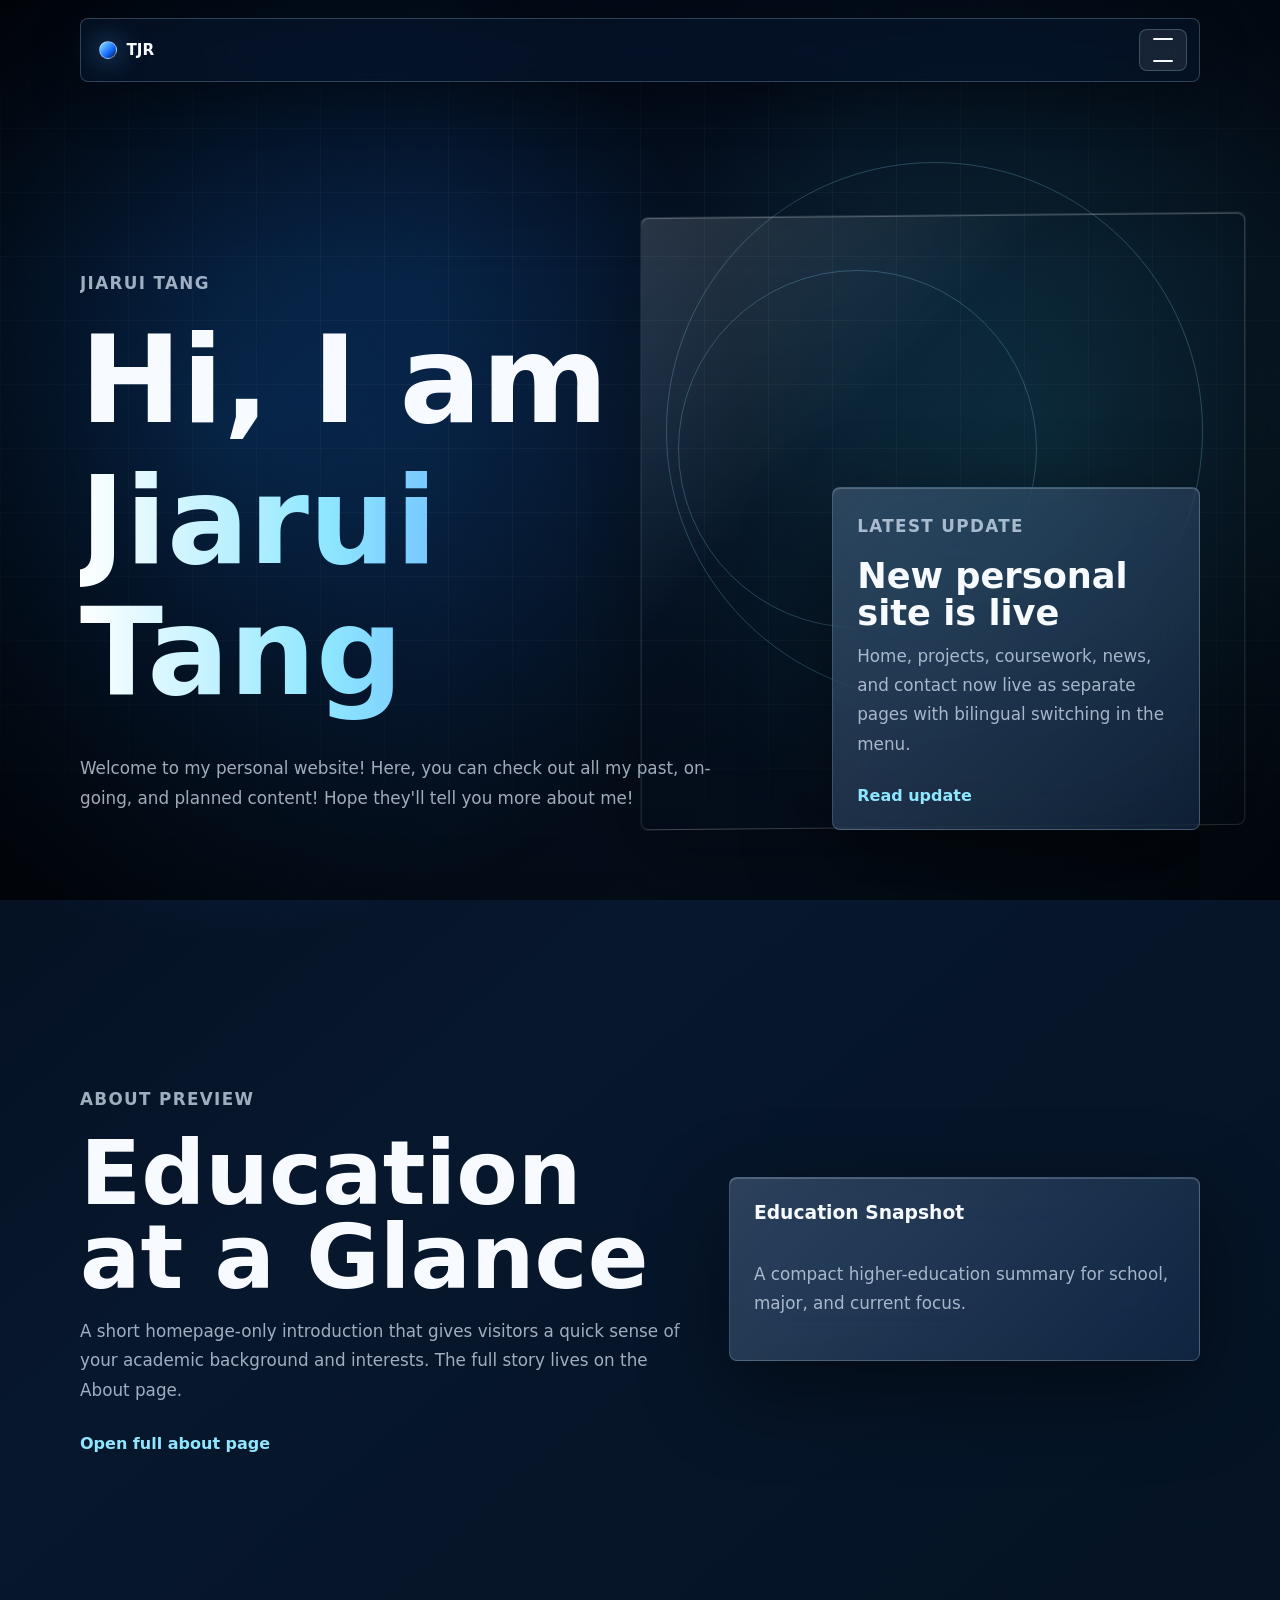
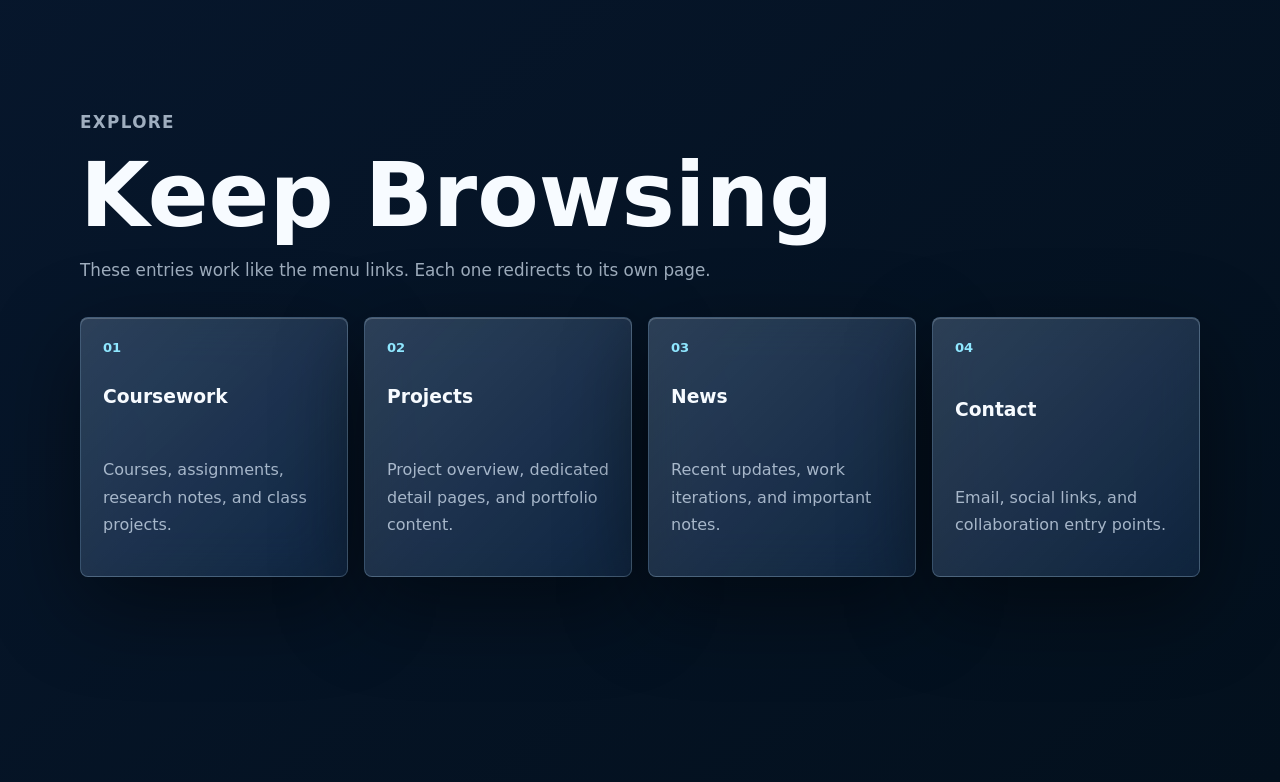
==== index.html @ dfd193c8 "渲染问题" ====
<!DOCTYPE html>
<html lang="zh-CN">
  <head>
    <meta charset="UTF-8" />
    <meta name="viewport" content="width=device-width, initial-scale=1.0" />
    <title>Portfolio | Home</title>
    <link rel="preconnect" href="https://images.unsplash.com" />
    <link rel="stylesheet" href="styles.css" />
  </head>
  <body data-page="home">
    <header class="site-header">
      <a class="brand" href="index.html" aria-label="Portfolio home">
        <span class="brand-mark"></span>
        <span>TJR</span>
      </a>
      <button class="menu-button" type="button" aria-label="Open menu" aria-expanded="false">
        <span></span>
        <span></span>
      </button>
    </header>

    <div class="menu-panel" aria-hidden="true">
      <div class="menu-glass">
        <div class="menu-top">
          <p class="eyebrow" data-i18n="menuLabel">Menu</p>
          <button class="menu-close" type="button" aria-label="Close menu">×</button>
        </div>
        <nav class="menu-links" aria-label="Site navigation">
          <a href="index.html" data-i18n="navHome">主页</a>
          <a href="about.html" data-i18n="navAbout">关于我</a>
          <a href="courses.html" data-i18n="navCourses">课程课业</a>
          <a href="projects.html" data-i18n="navProjects">项目展示</a>
          <a href="news.html" data-i18n="navNews">最新消息</a>
          <a href="contact.html" data-i18n="navContact">保持联系</a>
        </nav>
        <div class="language-switch" aria-label="Language">
          <button type="button" data-lang="zh">中文</button>
          <button type="button" data-lang="en">EN</button>
        </div>
      </div>
    </div>

    <main class="page-shell home-shell">
      <section class="hero-page home-section">
        <div class="hero-media" aria-hidden="true">
          <div class="orbital orbital-one"></div>
          <div class="orbital orbital-two"></div>
          <div class="hero-image"></div>
        </div>
        <div class="page-copy">
          <p class="eyebrow" data-i18n="homeKicker">Personal Site / Blue Glass Interface</p>
          <h1><span data-i18n="homeTitleA">你好，我是</span> <strong data-i18n="homeTitleB">汤嘉瑞</strong></h1>
          <p data-i18n="homeIntro">
            这是一个为学习、项目、课程与更新而设计的个人网站。整体偏蓝色调，带有液态玻璃质感、分页跳转体验和更沉浸的主页动效。
          </p>
          
        </div>
        <aside class="update-preview liquid-card">
          <p class="eyebrow" data-i18n="homeUpdateKicker">Latest Update</p>
          <h2 data-i18n="homeUpdateTitle">初步开发</h2>
          <p data-i18n="homeUpdateText">这个界面还在开发中。</p>
          <a href="news.html" data-i18n="homeUpdateLink">阅读更新</a>
        </aside>
      </section>

      <section class="home-about home-section">
        <div class="page-copy">
          <p class="eyebrow" data-i18n="homeAboutKicker">About Me</p>
          <h2 class="home-section-title" data-i18n="homeAboutTitle">关于我和教育经历</h2>
          <p data-i18n="homeAboutIntro">在这里写你的自我介绍：兴趣方向、正在探索的领域、个人风格，以及你希望别人通过这个网站认识到的核心信息。</p>
          <a class="text-link" href="about.html" data-i18n="homeAboutLink">进入完整关于页</a>
        </div>
        <div class="education-panel liquid-card">
          <h3 data-i18n="homeAboutSchool">学校 / 专业名称</h3>
          <p data-i18n="homeAboutSchoolText">可以放课程方向、研究兴趣、GPA、社团、奖项或代表性经历。</p>
        </div>
      </section>

      <section class="home-routes home-section">
        <div class="section-heading">
          <p class="eyebrow" data-i18n="homeRoutesKicker">Explore</p>
          <h2 class="home-section-title" data-i18n="homeRoutesTitle">继续浏览</h2>
          <p data-i18n="homeRoutesIntro">这些入口和 menu 里的页面一样，点击后会跳转到对应的独立页面。</p>
        </div>
        <div class="route-grid">
          <a class="route-card" href="courses.html">
            <span>01</span>
            <h3 data-i18n="navCourses">课程课业</h3>
            <p data-i18n="routeCourses">课程、作业、研究笔记和课堂项目。</p>
          </a>
          <a class="route-card" href="projects.html">
            <span>02</span>
            <h3 data-i18n="navProjects">项目 Gallery</h3>
            <p data-i18n="routeProjects">照片堆叠、项目详情和左右浏览。</p>
          </a>
          <a class="route-card" href="news.html">
            <span>03</span>
            <h3 data-i18n="navNews">新闻更新</h3>
            <p data-i18n="routeNews">近期动态、作品迭代和重要消息。</p>
          </a>
          <a class="route-card" href="contact.html">
            <span>04</span>
            <h3 data-i18n="navContact">联系</h3>
            <p data-i18n="routeContact">邮箱、社交链接和合作入口。</p>
          </a>
        </div>
      </section>
    </main>

    <script src="script.js"></script>
  </body>
</html>
---- styles.css ----
:root {
  color-scheme: dark;
  --ink: #f7fbff;
  --muted: rgba(225, 239, 255, 0.7);
  --line: rgba(184, 224, 255, 0.24);
  --glass: rgba(10, 38, 72, 0.48);
  --glass-strong: rgba(23, 87, 145, 0.44);
  --blue: #4cb3ff;
  --cyan: #8fe7ff;
  --deep: #020814;
  --shadow: 0 28px 88px rgba(0, 0, 0, 0.46);
}

* {
  box-sizing: border-box;
}

html {
  min-height: 100%;
}

body {
  margin: 0;
  min-height: 100vh;
  overflow-x: hidden;
  color: var(--ink);
  font-family: Inter, ui-sans-serif, system-ui, -apple-system, BlinkMacSystemFont, "Segoe UI", sans-serif;
  background:
    radial-gradient(circle at 18% 18%, rgba(24, 133, 255, 0.34), transparent 32rem),
    radial-gradient(circle at 82% 18%, rgba(68, 227, 255, 0.18), transparent 28rem),
    linear-gradient(140deg, var(--deep) 0%, #07172d 42%, #03101d 100%);
}

body::before {
  position: fixed;
  inset: 0;
  z-index: -3;
  content: "";
  background-image:
    linear-gradient(rgba(255, 255, 255, 0.04) 1px, transparent 1px),
    linear-gradient(90deg, rgba(255, 255, 255, 0.04) 1px, transparent 1px);
  background-size: 64px 64px;
  mask-image: linear-gradient(to bottom, transparent 0%, black 18%, black 75%, transparent 100%);
}

body::after {
  position: fixed;
  inset: 0;
  z-index: -2;
  pointer-events: none;
  content: "";
  background:
    linear-gradient(90deg, rgba(0, 0, 0, 0.5), transparent 34%, transparent 66%, rgba(0, 0, 0, 0.42)),
    linear-gradient(to bottom, rgba(0, 0, 0, 0.24), transparent 30%, rgba(0, 0, 0, 0.48));
}

a {
  color: inherit;
  text-decoration: none;
}

[data-i18n] {
  white-space: pre-line;
}

button {
  font: inherit;
}

.site-header {
  position: fixed;
  top: 18px;
  left: 50%;
  z-index: 80;
  display: flex;
  width: min(1120px, calc(100% - 32px));
  min-height: 58px;
  align-items: center;
  justify-content: space-between;
  padding: 10px 12px 10px 18px;
  border: 1px solid var(--line);
  border-radius: 8px;
  background: rgba(7, 22, 42, 0.58);
  box-shadow: 0 16px 50px rgba(0, 0, 0, 0.28);
  transform: translateX(-50%);
  backdrop-filter: blur(24px) saturate(160%);
}

.brand {
  display: flex;
  gap: 10px;
  align-items: center;
  font-size: 0.95rem;
  font-weight: 760;
}

.brand-mark {
  width: 18px;
  height: 18px;
  border: 1px solid rgba(255, 255, 255, 0.46);
  border-radius: 50%;
  background: linear-gradient(135deg, var(--cyan), #1167ff 62%, #061121);
  box-shadow: 0 0 28px rgba(83, 180, 255, 0.68);
}

.menu-button,
.menu-close,
.dialog-close,
.dialog-arrow {
  display: grid;
  place-items: center;
  border: 1px solid var(--line);
  color: var(--ink);
  background: rgba(255, 255, 255, 0.08);
  backdrop-filter: blur(18px);
}

.menu-button {
  width: 48px;
  height: 42px;
  gap: 6px;
  border-radius: 8px;
  transition: transform 180ms ease, background 180ms ease, border-color 180ms ease;
}

.menu-button span {
  width: 20px;
  height: 2px;
  border-radius: 999px;
  background: var(--ink);
}

.menu-button:hover,
.menu-close:hover,
.dialog-close:hover,
.dialog-arrow:hover {
  border-color: rgba(198, 240, 255, 0.58);
  background: rgba(98, 197, 255, 0.16);
  transform: scale(1.06);
}

.menu-panel {
  position: fixed;
  inset: 0;
  z-index: 120;
  display: flex;
  align-items: stretch;
  justify-content: flex-end;
  overflow: hidden;
  overscroll-behavior: contain;
  pointer-events: none;
  opacity: 0;
  transition: opacity 260ms ease;
}

body.menu-is-open {
  overflow: hidden;
}

.menu-panel::before {
  position: absolute;
  inset: 0;
  content: "";
  background: rgba(0, 7, 18, 0.44);
  backdrop-filter: blur(10px);
}

.menu-panel.menu-open {
  pointer-events: auto;
  opacity: 1;
}

.menu-glass {
  position: relative;
  display: grid;
  width: min(390px, calc(100vw - 32px));
  min-height: 100svh;
  align-content: start;
  gap: 22px;
  padding: 28px;
  border-left: 1px solid var(--line);
  background:
    linear-gradient(135deg, rgba(255, 255, 255, 0.16), rgba(255, 255, 255, 0.04)),
    rgba(8, 30, 58, 0.88);
  box-shadow: var(--shadow);
  overflow-y: auto;
  transform: translateX(100%);
  transition: transform 260ms ease;
  backdrop-filter: blur(28px) saturate(160%);
}

.menu-open .menu-glass {
  transform: translateX(0);
}

.menu-top {
  display: flex;
  align-items: center;
  justify-content: space-between;
}

.menu-close {
  width: 42px;
  height: 42px;
  border-radius: 50%;
  font-size: 1.45rem;
}

.menu-links {
  display: grid;
  gap: 6px;
}

.menu-links a {
  display: flex;
  justify-content: space-between;
  padding: 13px 0;
  border-bottom: 1px solid rgba(255, 255, 255, 0.12);
  color: var(--muted);
  font-size: clamp(1.08rem, 2vw, 1.32rem);
  font-weight: 760;
  line-height: 1.2;
  transition: color 180ms ease, transform 180ms ease;
}

.menu-links a:hover,
.menu-links a.active-page {
  color: var(--ink);
  transform: translateX(10px);
}

.language-switch {
  display: flex;
  flex-wrap: wrap;
  gap: 10px;
}

.language-switch button {
  min-width: 78px;
  padding: 10px 14px;
  border: 1px solid var(--line);
  border-radius: 999px;
  color: var(--muted);
  background: rgba(255, 255, 255, 0.07);
}

.language-switch button.active-lang {
  color: #06111f;
  background: var(--cyan);
}

.page-shell {
  width: min(1120px, calc(100% - 48px));
  margin: 0 auto;
}

.hero-page,
.inner-page {
  min-height: 100vh;
  padding: 118px 0 70px;
}

.home-shell {
  padding-bottom: 78px;
}

.home-section {
  scroll-margin-top: 90px;
}

.hero-page {
  position: relative;
  display: grid;
  grid-template-columns: minmax(0, 0.94fr) minmax(280px, 0.48fr);
  gap: 32px;
  align-items: end;
  overflow: hidden;
}

.home-about {
  display: grid;
  grid-template-columns: minmax(0, 0.94fr) minmax(320px, 0.72fr);
  gap: 34px;
  align-items: center;
  min-height: 82vh;
  padding: 76px 0;
}

.home-routes {
  min-height: 74vh;
  padding: 70px 0 20px;
}

.hero-media {
  position: fixed;
  inset: 0;
  z-index: -1;
  overflow: hidden;
}

.hero-image {
  position: absolute;
  right: max(18px, calc((100vw - 1220px) / 2));
  bottom: 8vh;
  width: min(48vw, 650px);
  aspect-ratio: 1 / 1;
  border: 1px solid rgba(255, 255, 255, 0.18);
  border-radius: 8px;
  background:
    linear-gradient(135deg, rgba(255, 255, 255, 0.2), transparent 34%),
    url("https://images.unsplash.com/photo-1558494949-ef010cbdcc31?auto=format&fit=crop&w=1400&q=85") center/cover;
  box-shadow: var(--shadow), inset 0 1px 0 rgba(255, 255, 255, 0.35);
  opacity: 0.72;
  transform: rotateX(3deg) rotateY(-10deg);
}

.orbital {
  position: absolute;
  border: 1px solid rgba(136, 218, 255, 0.25);
  border-radius: 50%;
  animation: float 10s ease-in-out infinite alternate;
}

.orbital-one {
  right: 6vw;
  top: 18vh;
  width: 42vw;
  height: 42vw;
  max-width: 680px;
  max-height: 680px;
}

.orbital-two {
  right: 19vw;
  top: 30vh;
  width: 28vw;
  height: 28vw;
  max-width: 440px;
  max-height: 440px;
  animation-delay: -4s;
}

@keyframes float {
  from {
    transform: translate3d(0, -12px, 0) rotate(0deg);
  }

  to {
    transform: translate3d(0, 18px, 0) rotate(12deg);
  }
}

.page-copy {
  max-width: 760px;
}

.eyebrow {
  margin: 0 0 16px;
  color: var(--cyan);
  font-size: 0.78rem;
  font-weight: 760;
  letter-spacing: 0.08em;
  text-transform: uppercase;
}

h1,
h2,
h3,
p,
figure {
  margin-top: 0;
}

h1 {
  max-width: 860px;
  margin-bottom: 24px;
  font-size: clamp(3.8rem, 8.8vw, 7.7rem);
  line-height: 1.02;
}

h1 strong {
  display: block;
  margin-top: 0.08em;
  padding-bottom: 0.1em;
  color: transparent;
  background: linear-gradient(90deg, #ffffff 0%, var(--cyan) 34%, #579dff 70%, #ffffff 100%);
  background-clip: text;
  -webkit-background-clip: text;
}

.hero-page h1 {
  max-width: 980px;
  font-size: clamp(4.2rem, 9.5vw, 8.2rem);
  line-height: 1.08;
}

.hero-page h1 span {
  display: block;
}

h2 {
  margin-bottom: 10px;
  font-size: clamp(1.4rem, 3vw, 2.2rem);
  line-height: 1.05;
}

.home-section-title {
  max-width: 820px;
  margin-bottom: 18px;
  font-size: clamp(3rem, 7vw, 6.2rem);
  line-height: 0.94;
}

.page-copy p,
.section-heading p,
.liquid-card p,
.course-card p,
.news-item p {
  max-width: 660px;
  color: var(--muted);
  font-size: 1.05rem;
  line-height: 1.75;
}

.hero-actions,
.contact-actions {
  display: flex;
  flex-wrap: wrap;
  gap: 14px;
  margin-top: 34px;
}

.glass-tile,
.liquid-card,
.course-card,
.news-item,
.photo-card {
  border: 1px solid var(--line);
  border-radius: 8px;
  background:
    linear-gradient(135deg, rgba(255, 255, 255, 0.16), rgba(255, 255, 255, 0.04)),
    var(--glass);
  box-shadow: var(--shadow), inset 0 1px 0 rgba(255, 255, 255, 0.2);
  backdrop-filter: blur(24px) saturate(160%);
}

.glass-tile {
  display: grid;
  min-width: 190px;
  min-height: 104px;
  align-content: space-between;
  padding: 18px;
  transition: transform 220ms ease, border-color 220ms ease, background 220ms ease;
}

.glass-tile:hover,
.course-card:hover,
.news-item:hover,
.photo-card:hover {
  border-color: rgba(198, 240, 255, 0.58);
  background:
    linear-gradient(135deg, rgba(255, 255, 255, 0.22), rgba(98, 197, 255, 0.1)),
    var(--glass-strong);
  transform: translateY(-8px) scale(1.035);
}

.glass-tile small {
  color: var(--muted);
}

.update-preview {
  align-self: end;
  padding: 24px;
}

.update-preview a {
  display: inline-flex;
  margin-top: 10px;
  color: var(--cyan);
  font-weight: 760;
}

.text-link {
  display: inline-flex;
  margin-top: 12px;
  color: var(--cyan);
  font-weight: 760;
}

.route-grid {
  display: grid;
  grid-template-columns: repeat(4, minmax(0, 1fr));
  gap: 16px;
}

.route-card {
  display: grid;
  min-height: 260px;
  align-content: space-between;
  padding: 22px;
  border: 1px solid var(--line);
  border-radius: 8px;
  background:
    linear-gradient(135deg, rgba(255, 255, 255, 0.16), rgba(255, 255, 255, 0.04)),
    var(--glass);
  box-shadow: var(--shadow), inset 0 1px 0 rgba(255, 255, 255, 0.2);
  backdrop-filter: blur(24px) saturate(160%);
  transition: transform 220ms ease, border-color 220ms ease, background 220ms ease;
}

.route-card:hover {
  border-color: rgba(198, 240, 255, 0.58);
  background:
    linear-gradient(135deg, rgba(255, 255, 255, 0.22), rgba(98, 197, 255, 0.1)),
    var(--glass-strong);
  transform: translateY(-8px) scale(1.035);
}

.route-card span {
  color: var(--cyan);
  font-size: 0.82rem;
  font-weight: 760;
}

.route-card p {
  color: var(--muted);
  line-height: 1.7;
}

.inner-page {
  display: grid;
  align-items: center;
}

.split-page {
  display: grid;
  grid-template-columns: minmax(0, 0.96fr) minmax(320px, 0.74fr);
  gap: 34px;
  align-items: center;
}

.education-panel {
  display: grid;
  gap: 18px;
  padding: 24px;
}

.education-panel article {
  padding: 22px;
  border: 1px solid rgba(255, 255, 255, 0.12);
  border-radius: 8px;
  background: rgba(255, 255, 255, 0.05);
}

.education-panel span,
.course-card span,
.news-item time {
  display: inline-flex;
  margin-bottom: 16px;
  color: var(--cyan);
  font-size: 0.82rem;
  font-weight: 760;
}

.section-heading {
  margin-bottom: 32px;
}

.course-grid {
  display: grid;
  grid-template-columns: repeat(4, minmax(0, 1fr));
  gap: 16px;
}

.course-card {
  min-height: 290px;
  padding: 22px;
  transition: transform 220ms ease, border-color 220ms ease, background 220ms ease;
}

.project-page {
  display: grid;
  gap: 34px;
}

.project-flat-grid {
  display: grid;
  grid-template-columns: repeat(2, minmax(0, 1fr));
  gap: 20px;
}

.project-tile {
  position: relative;
  min-height: 560px;
  overflow: hidden;
  border: 1px solid var(--line);
  border-radius: 8px;
  background: var(--glass);
  box-shadow: var(--shadow);
  transition: transform 240ms ease, border-color 220ms ease;
}

.project-tile:hover {
  border-color: rgba(198, 240, 255, 0.58);
  transform: translateY(-10px) scale(1.015);
}

.project-tile img {
  position: absolute;
  inset: 0;
  width: 100%;
  height: 100%;
  object-fit: cover;
  filter: saturate(1.12) contrast(1.04);
  transition: transform 420ms ease;
}

.project-tile:hover img {
  transform: scale(1.045);
}

.project-tile::after {
  position: absolute;
  inset: 34% 0 0;
  content: "";
  background: linear-gradient(to top, rgba(0, 8, 18, 0.94), rgba(0, 8, 18, 0.58) 56%, rgba(0, 8, 18, 0));
}

.project-tile-copy {
  position: absolute;
  right: 0;
  bottom: 0;
  left: 0;
  z-index: 1;
  padding: clamp(22px, 4vw, 34px);
}

.project-tile-copy span {
  display: inline-flex;
  margin-bottom: 18px;
  color: var(--cyan);
  font-size: 0.82rem;
  font-weight: 760;
}

.project-tile-copy h2 {
  margin-bottom: 12px;
  font-size: clamp(2.4rem, 5vw, 4.6rem);
}

.project-tile-copy p {
  max-width: 520px;
  color: rgba(237, 247, 255, 0.78);
  line-height: 1.65;
}

.project-detail-page {
  padding: 118px 0 80px;
}

.project-back {
  margin-bottom: 24px;
}

.project-detail-hero {
  display: grid;
  grid-template-columns: minmax(0, 0.78fr) minmax(320px, 0.72fr);
  gap: 28px;
  align-items: end;
  min-height: 62vh;
}

.project-detail-hero img {
  width: 100%;
  height: min(58vh, 560px);
  min-height: 360px;
  object-fit: cover;
  border: 1px solid var(--line);
  border-radius: 8px;
  box-shadow: var(--shadow);
}

.project-subnav {
  position: sticky;
  top: 92px;
  z-index: 20;
  display: flex;
  gap: 8px;
  margin: 34px 0 22px;
  padding: 8px;
  border: 1px solid var(--line);
  border-radius: 8px;
  background: rgba(7, 22, 42, 0.58);
  backdrop-filter: blur(22px) saturate(160%);
}

.project-subnav a {
  flex: 1;
  padding: 12px 14px;
  border-radius: 8px;
  color: var(--muted);
  text-align: center;
  transition: color 180ms ease, background 180ms ease, transform 180ms ease;
}

.project-subnav a:hover {
  color: var(--ink);
  background: rgba(255, 255, 255, 0.1);
  transform: translateY(-2px);
}

.detail-block {
  scroll-margin-top: 178px;
  margin-top: 18px;
  padding: clamp(24px, 4vw, 42px);
}

.project-deck {
  position: relative;
  min-height: 590px;
  isolation: isolate;
}

.photo-card {
  position: absolute;
  display: block;
  width: min(47vw, 390px);
  aspect-ratio: 0.78 / 1;
  padding: 10px;
  overflow: hidden;
  color: inherit;
  transition: transform 240ms ease, border-color 220ms ease, background 220ms ease;
}

.photo-card::after {
  position: absolute;
  inset: 36% 10px 10px;
  content: "";
  border-radius: 0 0 6px 6px;
  background: linear-gradient(to top, rgba(0, 8, 18, 0.9), rgba(0, 8, 18, 0));
}

.photo-card img {
  width: 100%;
  height: 100%;
  object-fit: cover;
  border-radius: 6px;
  filter: saturate(1.12) contrast(1.04);
}

.photo-card span {
  position: absolute;
  left: 24px;
  bottom: 22px;
  z-index: 1;
  font-size: 1.1rem;
  font-weight: 800;
}

.photo-card:nth-child(1) {
  left: 3%;
  top: 18px;
  z-index: 4;
  transform: rotate(-4deg);
}

.photo-card:nth-child(2) {
  left: 24%;
  top: 54px;
  z-index: 3;
  transform: rotate(2deg);
}

.photo-card:nth-child(3) {
  left: 45%;
  top: 18px;
  z-index: 2;
  transform: rotate(-2deg);
}

.photo-card:nth-child(4) {
  left: 64%;
  top: 68px;
  z-index: 1;
  transform: rotate(4deg);
}

.project-deck:hover .photo-card:nth-child(1) {
  transform: translate(-10px, -12px) rotate(-5deg);
}

.project-deck:hover .photo-card:nth-child(2) {
  transform: translate(-5px, 10px) rotate(1deg);
}

.project-deck:hover .photo-card:nth-child(3) {
  transform: translate(6px, -10px) rotate(-1deg);
}

.project-deck:hover .photo-card:nth-child(4) {
  transform: translate(12px, 10px) rotate(5deg);
}

.news-list {
  display: grid;
  gap: 14px;
}

.news-item {
  display: grid;
  grid-template-columns: 140px minmax(0, 0.52fr) minmax(0, 1fr);
  gap: 20px;
  align-items: center;
  min-height: 118px;
  padding: 22px;
  transition: transform 220ms ease, border-color 220ms ease, background 220ms ease;
}

.news-item h2,
.news-item p {
  margin-bottom: 0;
}

.contact-page {
  place-items: center;
}

.contact-card {
  width: min(860px, 100%);
  padding: clamp(28px, 6vw, 64px);
}

.project-dialog {
  width: min(1060px, calc(100% - 28px));
  padding: 0;
  border: 0;
  color: var(--ink);
  background: transparent;
}

.project-dialog::backdrop {
  background: rgba(0, 6, 16, 0.76);
  backdrop-filter: blur(14px);
}

.dialog-frame {
  position: relative;
  display: grid;
  place-items: center;
}

.dialog-visual {
  position: relative;
  width: min(900px, 100%);
  margin: 0;
  overflow: hidden;
  border: 1px solid var(--line);
  border-radius: 8px;
  background: rgba(4, 17, 33, 0.82);
  box-shadow: 0 40px 120px rgba(0, 0, 0, 0.62);
}

.dialog-image {
  display: block;
  width: 100%;
  height: min(74vh, 700px);
  min-height: 420px;
  object-fit: cover;
}

.dialog-caption {
  position: absolute;
  right: 0;
  bottom: 0;
  left: 0;
  padding: 120px clamp(22px, 5vw, 48px) clamp(22px, 4vw, 38px);
  background: linear-gradient(to top, rgba(0, 8, 18, 0.94), rgba(0, 8, 18, 0.58) 54%, rgba(0, 8, 18, 0));
}

.dialog-caption h2 {
  margin-bottom: 10px;
  font-size: clamp(2rem, 5vw, 4.2rem);
}

.dialog-caption p {
  max-width: 680px;
  color: rgba(237, 247, 255, 0.78);
  line-height: 1.65;
}

.dialog-close {
  position: absolute;
  top: 12px;
  right: 12px;
  z-index: 5;
  width: 44px;
  height: 44px;
  border-radius: 50%;
  font-size: 1.5rem;
}

.dialog-arrow {
  position: absolute;
  top: 50%;
  z-index: 5;
  width: 52px;
  height: 52px;
  border-radius: 50%;
  font-size: 2.2rem;
  transform: translateY(-50%);
}

.dialog-arrow:hover {
  transform: translateY(-50%) scale(1.06);
}

.dialog-prev {
  left: 12px;
}

.dialog-next {
  right: 12px;
}

.dialog-tags {
  display: flex;
  flex-wrap: wrap;
  gap: 8px;
  margin-top: 18px;
}

.dialog-tags span {
  padding: 8px 10px;
  border: 1px solid var(--line);
  border-radius: 999px;
  color: var(--cyan);
  background: rgba(255, 255, 255, 0.06);
  font-size: 0.82rem;
}

@media (max-width: 900px) {
  .site-header {
    top: 10px;
  }

  .menu-panel {
    align-items: flex-start;
    justify-content: center;
    padding: 0 10px;
    overflow-y: auto;
  }

  .menu-glass {
    width: min(100%, 680px);
    min-height: auto;
    max-height: calc(100svh - 86px);
    margin-top: 76px;
    gap: 14px;
    padding: 18px;
    border: 1px solid var(--line);
    border-radius: 8px;
    transform: translateY(-18px);
  }

  .menu-panel.menu-open .menu-glass {
    transform: translateY(0);
  }

  .menu-links a {
    padding: 10px 0;
    font-size: 1rem;
  }

  .page-shell {
    width: min(100% - 28px, 680px);
  }

  .hero-page,
  .inner-page,
  .split-page,
  .home-about {
    grid-template-columns: 1fr;
  }

  .hero-page,
  .inner-page {
    padding-top: 108px;
  }

  .hero-image {
    right: -8vw;
    bottom: 8vh;
    width: 76vw;
    opacity: 0.42;
  }

  h1 {
    font-size: clamp(3.1rem, 13.5vw, 5.4rem);
    line-height: 1.08;
  }

  .hero-page h1 {
    font-size: clamp(3.25rem, 14vw, 5.7rem);
    line-height: 1.1;
  }

  .course-grid {
    grid-template-columns: 1fr;
  }

  .route-grid {
    grid-template-columns: 1fr;
  }

  .home-about,
  .home-routes {
    min-height: auto;
    padding: 56px 0;
  }

  .course-card {
    min-height: 180px;
  }

  .project-deck {
    min-height: 680px;
  }

  .project-flat-grid,
  .project-detail-hero {
    grid-template-columns: 1fr;
  }

  .project-tile {
    min-height: 430px;
  }

  .project-subnav {
    top: 80px;
    overflow-x: auto;
  }

  .project-subnav a {
    min-width: 96px;
  }

  .photo-card {
    width: min(78vw, 330px);
  }

  .photo-card:nth-child(1) {
    left: 0;
    top: 0;
  }

  .photo-card:nth-child(2) {
    left: 16%;
    top: 92px;
  }

  .photo-card:nth-child(3) {
    left: 3%;
    top: 214px;
  }

  .photo-card:nth-child(4) {
    left: 20%;
    top: 330px;
  }

  .news-item {
    grid-template-columns: 1fr;
    gap: 8px;
  }

  .dialog-image {
    height: 72vh;
    min-height: 420px;
  }

  .dialog-arrow {
    width: 44px;
    height: 44px;
  }

  .dialog-prev {
    left: 8px;
  }

  .dialog-next {
    right: 8px;
  }
}

@media (max-height: 680px) {
  .menu-glass {
    gap: 10px;
    padding: 18px 22px;
  }

  .menu-links a {
    padding: 9px 0;
    font-size: 1rem;
  }

  .language-switch button {
    padding: 8px 12px;
  }
}

@media (prefers-reduced-motion: reduce) {
  *,
  *::before,
  *::after {
    animation-duration: 0.01ms !important;
    animation-iteration-count: 1 !important;
    scroll-behavior: auto !important;
    transition-duration: 0.01ms !important;
  }
}
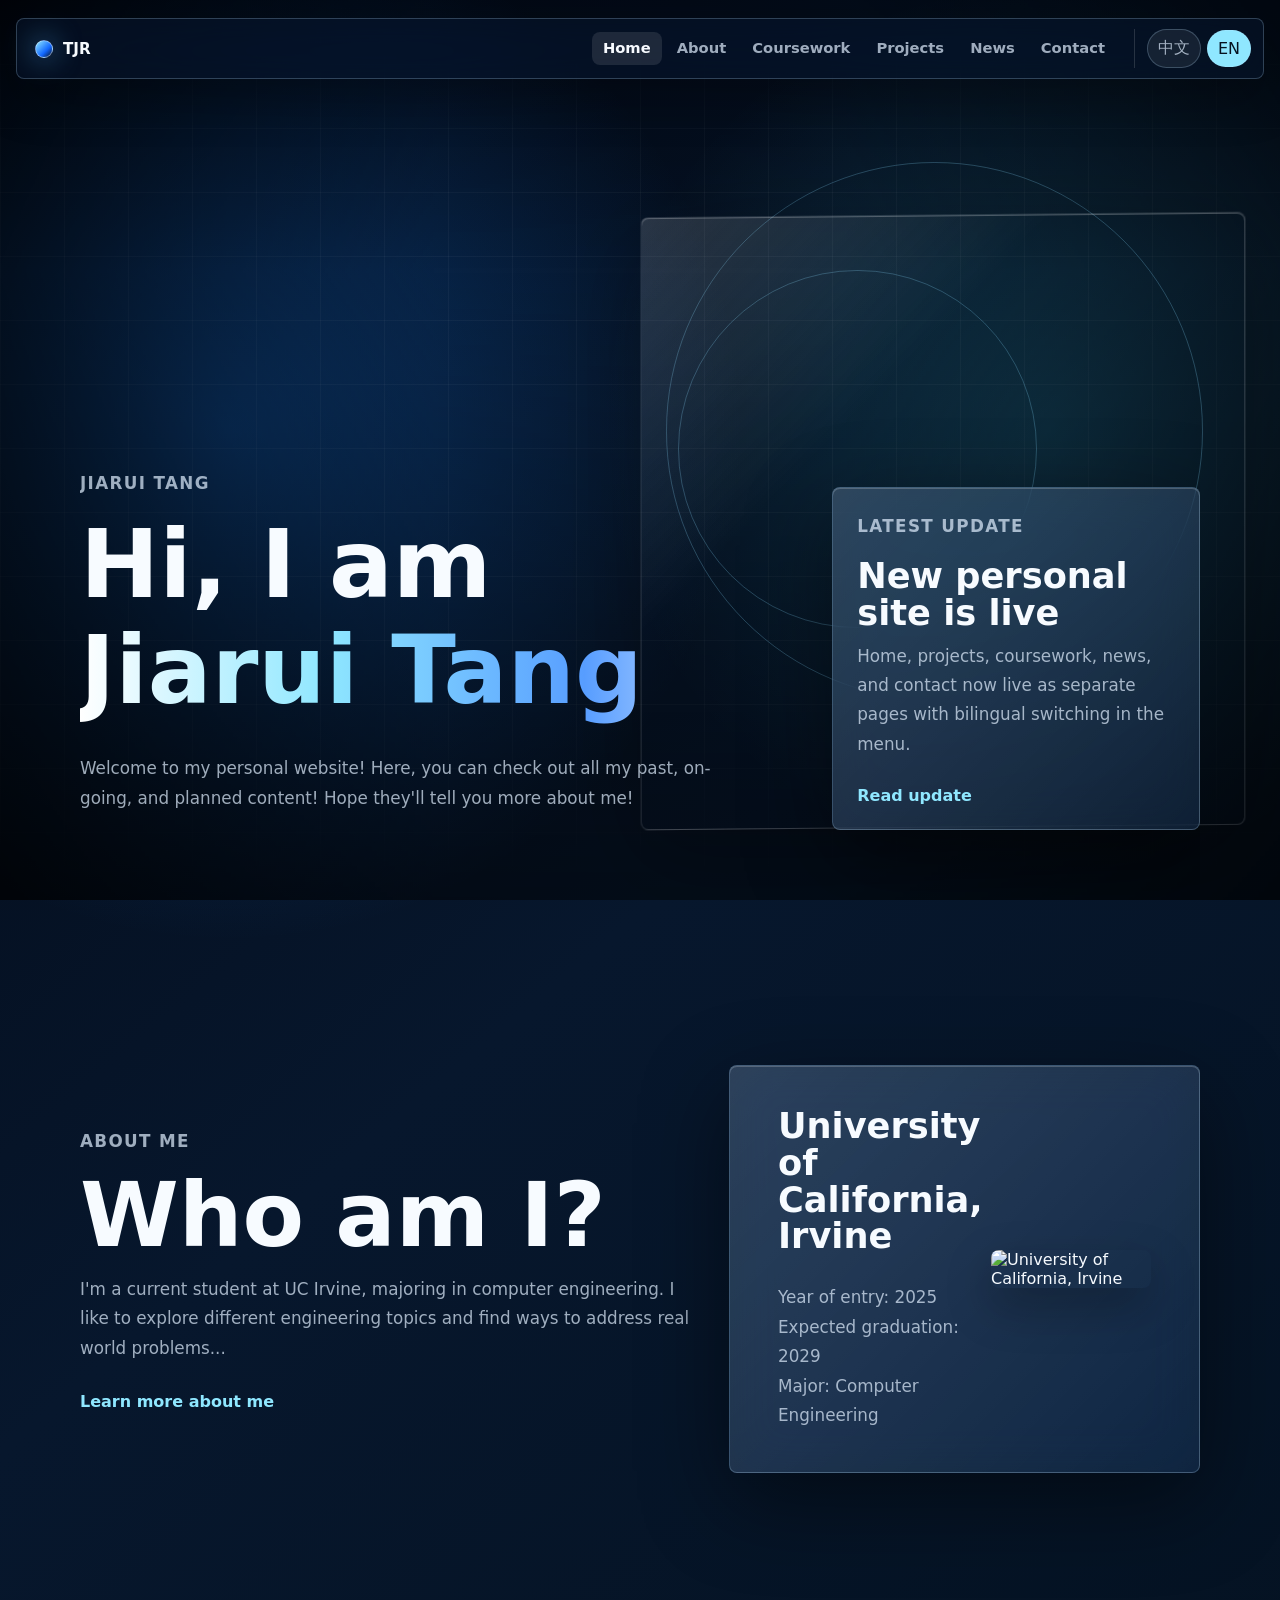
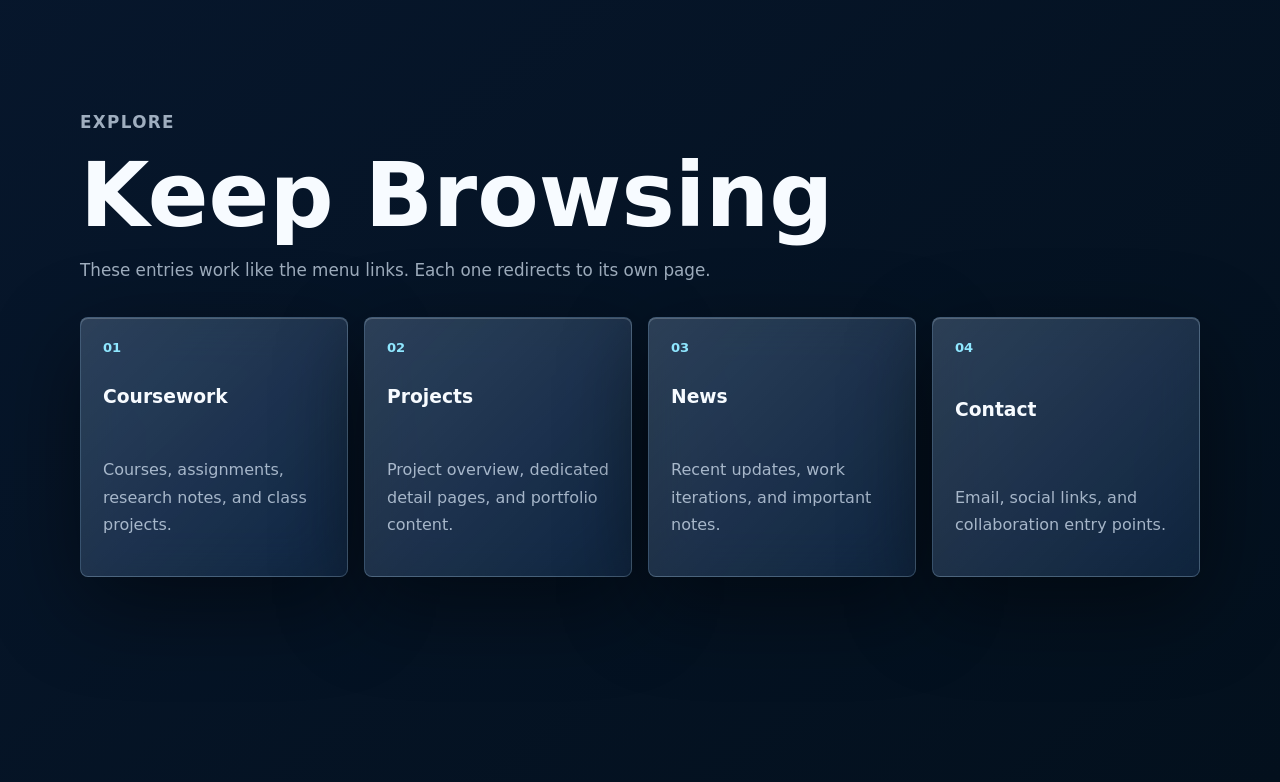
==== commit 8ea757f5: "介绍页简介-英" ====
--- a/index.html
+++ b/index.html
@@ -71,8 +71,15 @@
           <a class="text-link" href="about.html" data-i18n="homeAboutLink">进入完整关于页</a>
         </div>
         <div class="education-panel liquid-card">
-          <h3 data-i18n="homeAboutSchool">学校 / 专业名称</h3>
-          <p data-i18n="homeAboutSchoolText">可以放课程方向、研究兴趣、GPA、社团、奖项或代表性经历。</p>
+          <div class="education-copy">
+            <h2 data-i18n="homeAboutSchool">学校 / 专业名称</h2>
+            <p data-i18n="homeAboutSchoolText">可以放课程方向、研究兴趣、GPA、社团、奖项或代表性经历。</p>
+          </div>
+          <img
+            class="education-logo"
+            src="https://brand.uci.edu/identity/_img/graphics/uci_traditional_yel_blue_bckgrnd.png"
+            alt="University of California, Irvine"
+          />
         </div>
       </section>
 
--- a/styles.css
+++ b/styles.css
@@ -73,7 +73,7 @@
   left: 50%;
   z-index: 80;
   display: flex;
-  width: min(1120px, calc(100% - 32px));
+  width: min(1280px, calc(100% - 32px));
   min-height: 58px;
   align-items: center;
   justify-content: space-between;
@@ -94,6 +94,59 @@
   font-weight: 760;
 }
 
+.header-actions {
+  display: flex;
+  gap: 18px;
+  align-items: center;
+  justify-content: flex-end;
+  min-width: 0;
+}
+
+.header-nav {
+  display: flex;
+  gap: 4px;
+  align-items: center;
+}
+
+.header-nav a {
+  padding: 9px 11px;
+  border-radius: 8px;
+  color: var(--muted);
+  font-size: 0.92rem;
+  font-weight: 720;
+  line-height: 1;
+  transition: color 180ms ease, background 180ms ease;
+  white-space: nowrap;
+}
+
+.header-nav a:hover,
+.header-nav a.active-page {
+  color: var(--ink);
+  background: rgba(255, 255, 255, 0.1);
+}
+
+.header-language {
+  display: flex;
+  gap: 6px;
+  align-items: center;
+  padding-left: 12px;
+  border-left: 1px solid rgba(255, 255, 255, 0.14);
+}
+
+.header-language button {
+  min-width: 42px;
+  padding: 8px 10px;
+  border: 1px solid var(--line);
+  border-radius: 999px;
+  color: var(--muted);
+  background: rgba(255, 255, 255, 0.07);
+}
+
+.header-language button.active-lang {
+  color: #06111f;
+  background: var(--cyan);
+}
+
 .brand-mark {
   width: 18px;
   height: 18px;
@@ -116,6 +169,7 @@
 }
 
 .menu-button {
+  display: none;
   width: 48px;
   height: 42px;
   gap: 6px;
@@ -381,7 +435,6 @@
 h1 strong {
   display: block;
   margin-top: 0.08em;
-  padding-bottom: 0.1em;
   color: transparent;
   background: linear-gradient(90deg, #ffffff 0%, var(--cyan) 34%, #579dff 70%, #ffffff 100%);
   background-clip: text;
@@ -396,6 +449,31 @@
 
 .hero-page h1 span {
   display: block;
+}
+
+html[lang="en"] .hero-page h1 {
+  max-width: 780px;
+  font-size: clamp(3.5rem, 7.4vw, 6.7rem);
+  line-height: 1.04;
+}
+
+html[lang="en"] .hero-page h1 strong {
+  padding-bottom: 0.12em;
+  white-space: nowrap;
+}
+
+html[lang="zh-CN"] .hero-page h1 {
+  font-size: clamp(4.2rem, 9.2vw, 7.7rem);
+  line-height: 1;
+}
+
+html[lang="zh-CN"] .hero-page h1 span {
+  font-size: 0.58em;
+  line-height: 1.18;
+}
+
+html[lang="zh-CN"] .hero-page h1 strong {
+  padding-bottom: 0;
 }
 
 h2 {
@@ -541,8 +619,31 @@
 
 .education-panel {
   display: grid;
-  gap: 18px;
-  padding: 24px;
+  grid-template-columns: minmax(0, 1fr) minmax(160px, 0.36fr);
+  gap: 28px;
+  align-items: center;
+  padding: 42px 48px;
+}
+
+.education-copy {
+  display: grid;
+  gap: 28px;
+  align-content: center;
+}
+
+.education-copy h2 {
+  margin-bottom: 0;
+}
+
+.education-copy p {
+  margin-bottom: 0;
+}
+
+.education-logo {
+  width: min(220px, 100%);
+  justify-self: end;
+  border-radius: 8px;
+  box-shadow: 0 18px 46px rgba(0, 0, 0, 0.28);
 }
 
 .education-panel article {
@@ -943,6 +1044,14 @@
     top: 10px;
   }
 
+  .header-actions {
+    display: none;
+  }
+
+  .site-header .menu-button {
+    display: grid;
+  }
+
   .menu-panel {
     align-items: flex-start;
     justify-content: center;
@@ -982,6 +1091,17 @@
     grid-template-columns: 1fr;
   }
 
+  .education-panel {
+    grid-template-columns: 1fr;
+    gap: 24px;
+    padding: 28px;
+  }
+
+  .education-logo {
+    width: min(190px, 70%);
+    justify-self: start;
+  }
+
   .hero-page,
   .inner-page {
     padding-top: 108px;
@@ -1002,6 +1122,19 @@
   .hero-page h1 {
     font-size: clamp(3.25rem, 14vw, 5.7rem);
     line-height: 1.1;
+  }
+
+  html[lang="en"] .hero-page h1 {
+    font-size: clamp(3rem, 13vw, 5rem);
+    line-height: 1.08;
+  }
+
+  html[lang="en"] .hero-page h1 strong {
+    white-space: normal;
+  }
+
+  html[lang="zh-CN"] .hero-page h1 {
+    font-size: clamp(3.4rem, 15vw, 5.6rem);
   }
 
   .course-grid {
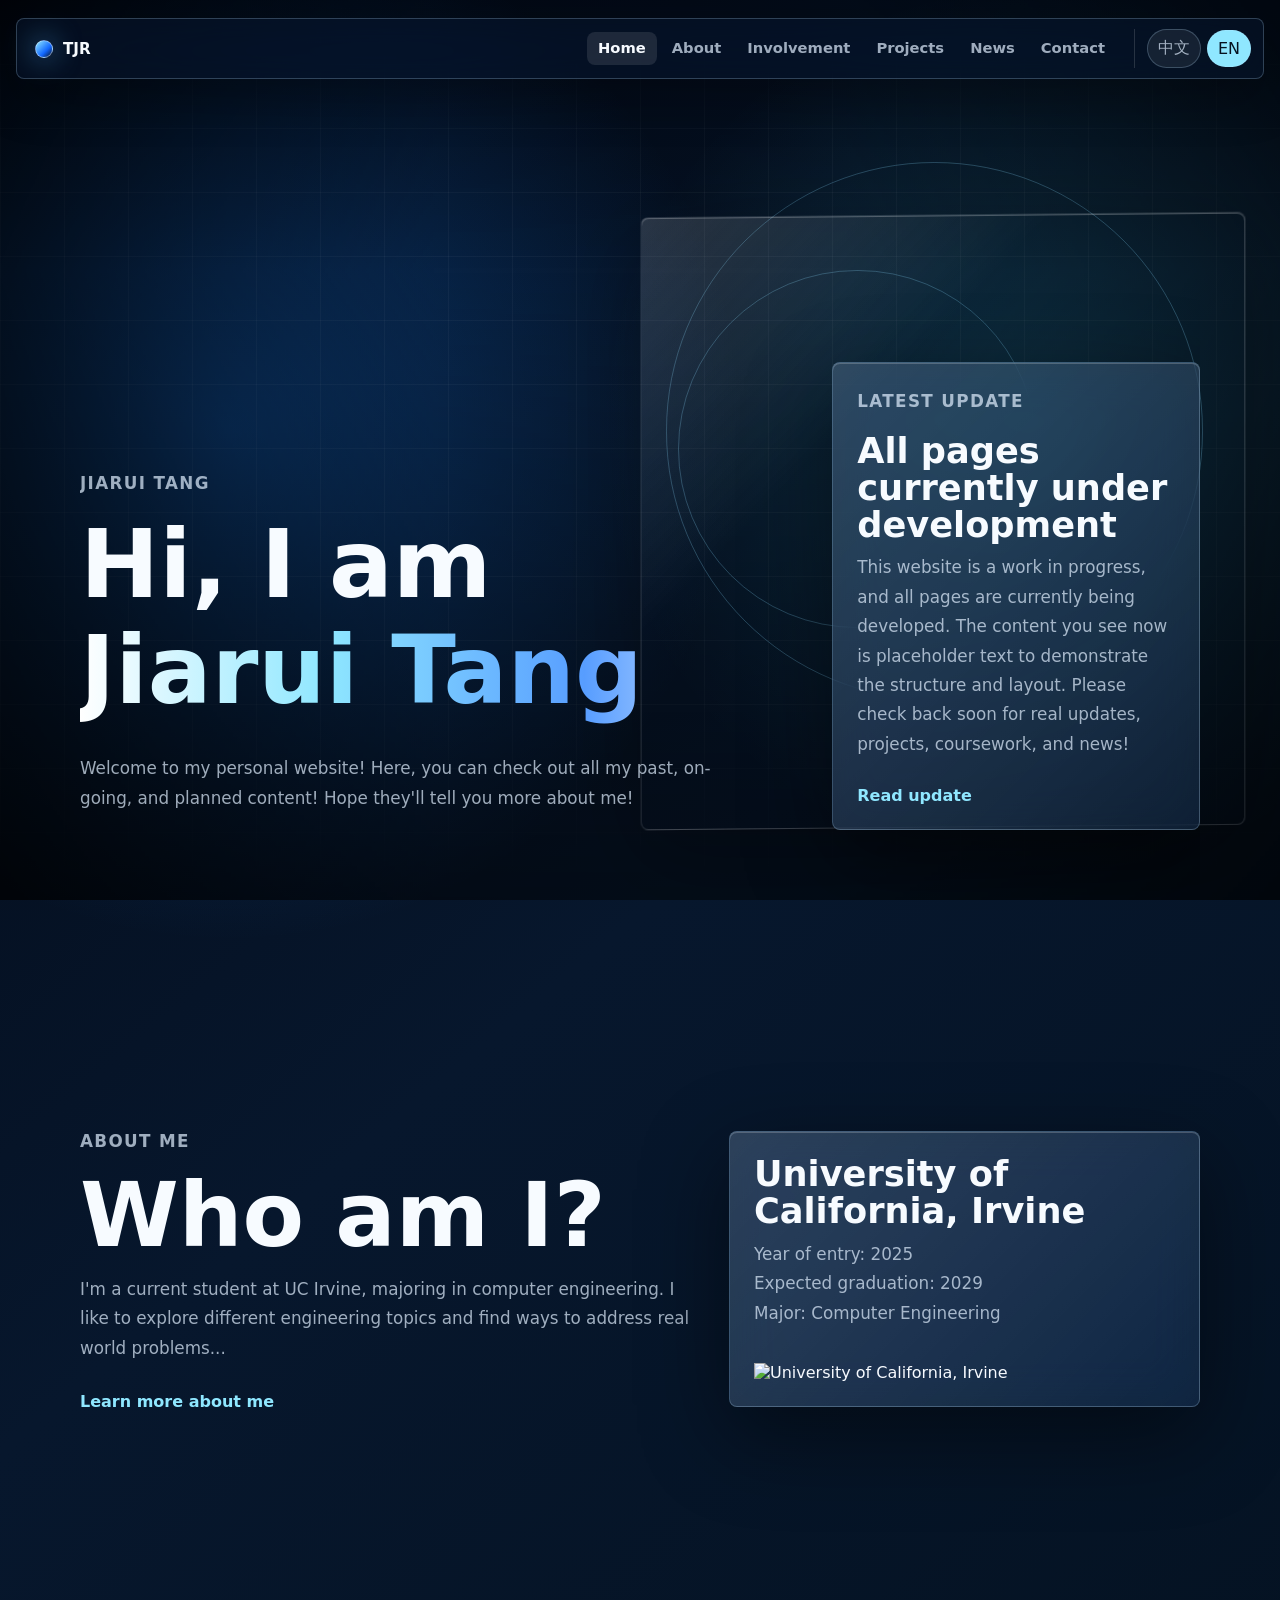
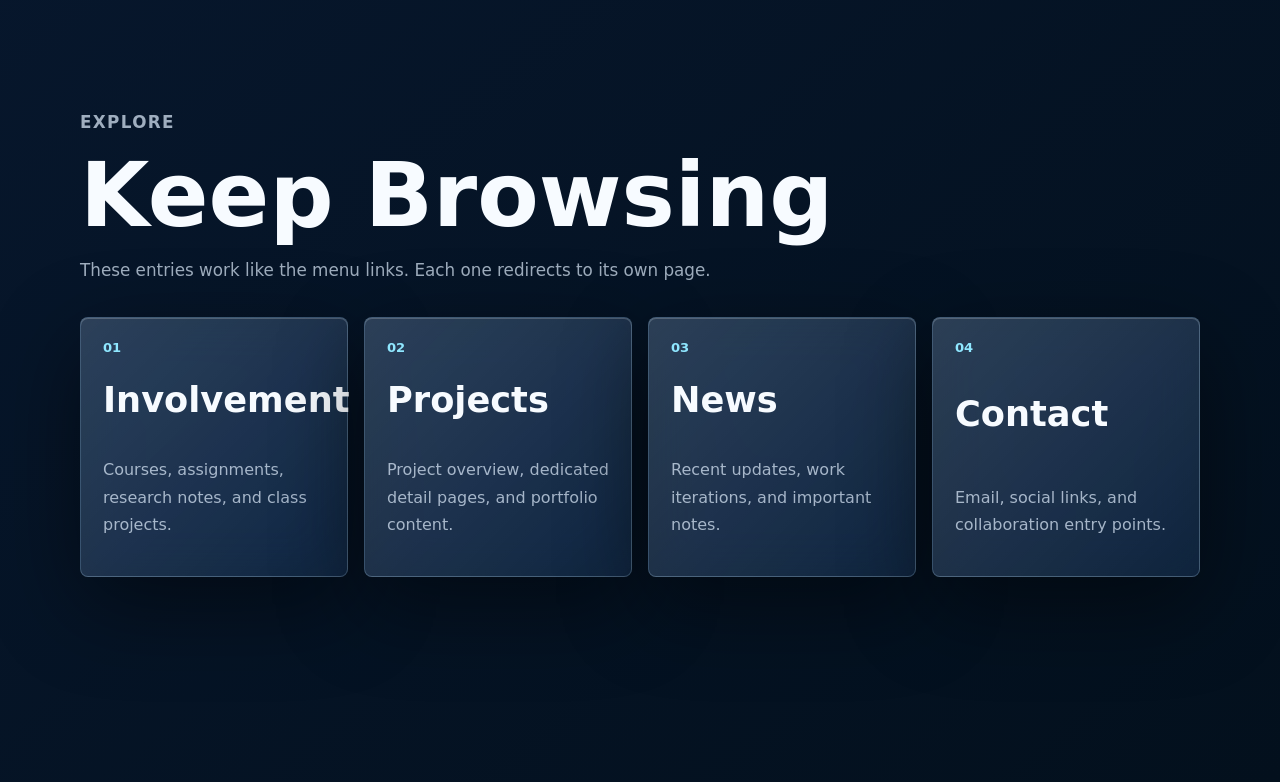
==== commit bc5d7790: "小修改（字体和细节内容）" ====
--- a/index.html
+++ b/index.html
@@ -92,22 +92,22 @@
         <div class="route-grid">
           <a class="route-card" href="courses.html">
             <span>01</span>
-            <h3 data-i18n="navCourses">课程课业</h3>
+            <h2 data-i18n="navCourses">课程课业</h2>
             <p data-i18n="routeCourses">课程、作业、研究笔记和课堂项目。</p>
           </a>
           <a class="route-card" href="projects.html">
             <span>02</span>
-            <h3 data-i18n="navProjects">项目 Gallery</h3>
+            <h2 data-i18n="navProjects">项目 Gallery</h2>
             <p data-i18n="routeProjects">照片堆叠、项目详情和左右浏览。</p>
           </a>
           <a class="route-card" href="news.html">
             <span>03</span>
-            <h3 data-i18n="navNews">新闻更新</h3>
+            <h2 data-i18n="navNews">新闻更新</h2>
             <p data-i18n="routeNews">近期动态、作品迭代和重要消息。</p>
           </a>
           <a class="route-card" href="contact.html">
             <span>04</span>
-            <h3 data-i18n="navContact">联系</h3>
+            <h2 data-i18n="navContact">联系</h2>
             <p data-i18n="routeContact">邮箱、社交链接和合作入口。</p>
           </a>
         </div>
--- a/styles.css
+++ b/styles.css
@@ -619,31 +619,8 @@
 
 .education-panel {
   display: grid;
-  grid-template-columns: minmax(0, 1fr) minmax(160px, 0.36fr);
-  gap: 28px;
-  align-items: center;
-  padding: 42px 48px;
-}
-
-.education-copy {
-  display: grid;
-  gap: 28px;
-  align-content: center;
-}
-
-.education-copy h2 {
-  margin-bottom: 0;
-}
-
-.education-copy p {
-  margin-bottom: 0;
-}
-
-.education-logo {
-  width: min(220px, 100%);
-  justify-self: end;
-  border-radius: 8px;
-  box-shadow: 0 18px 46px rgba(0, 0, 0, 0.28);
+  gap: 18px;
+  padding: 24px;
 }
 
 .education-panel article {
@@ -1091,17 +1068,6 @@
     grid-template-columns: 1fr;
   }
 
-  .education-panel {
-    grid-template-columns: 1fr;
-    gap: 24px;
-    padding: 28px;
-  }
-
-  .education-logo {
-    width: min(190px, 70%);
-    justify-self: start;
-  }
-
   .hero-page,
   .inner-page {
     padding-top: 108px;
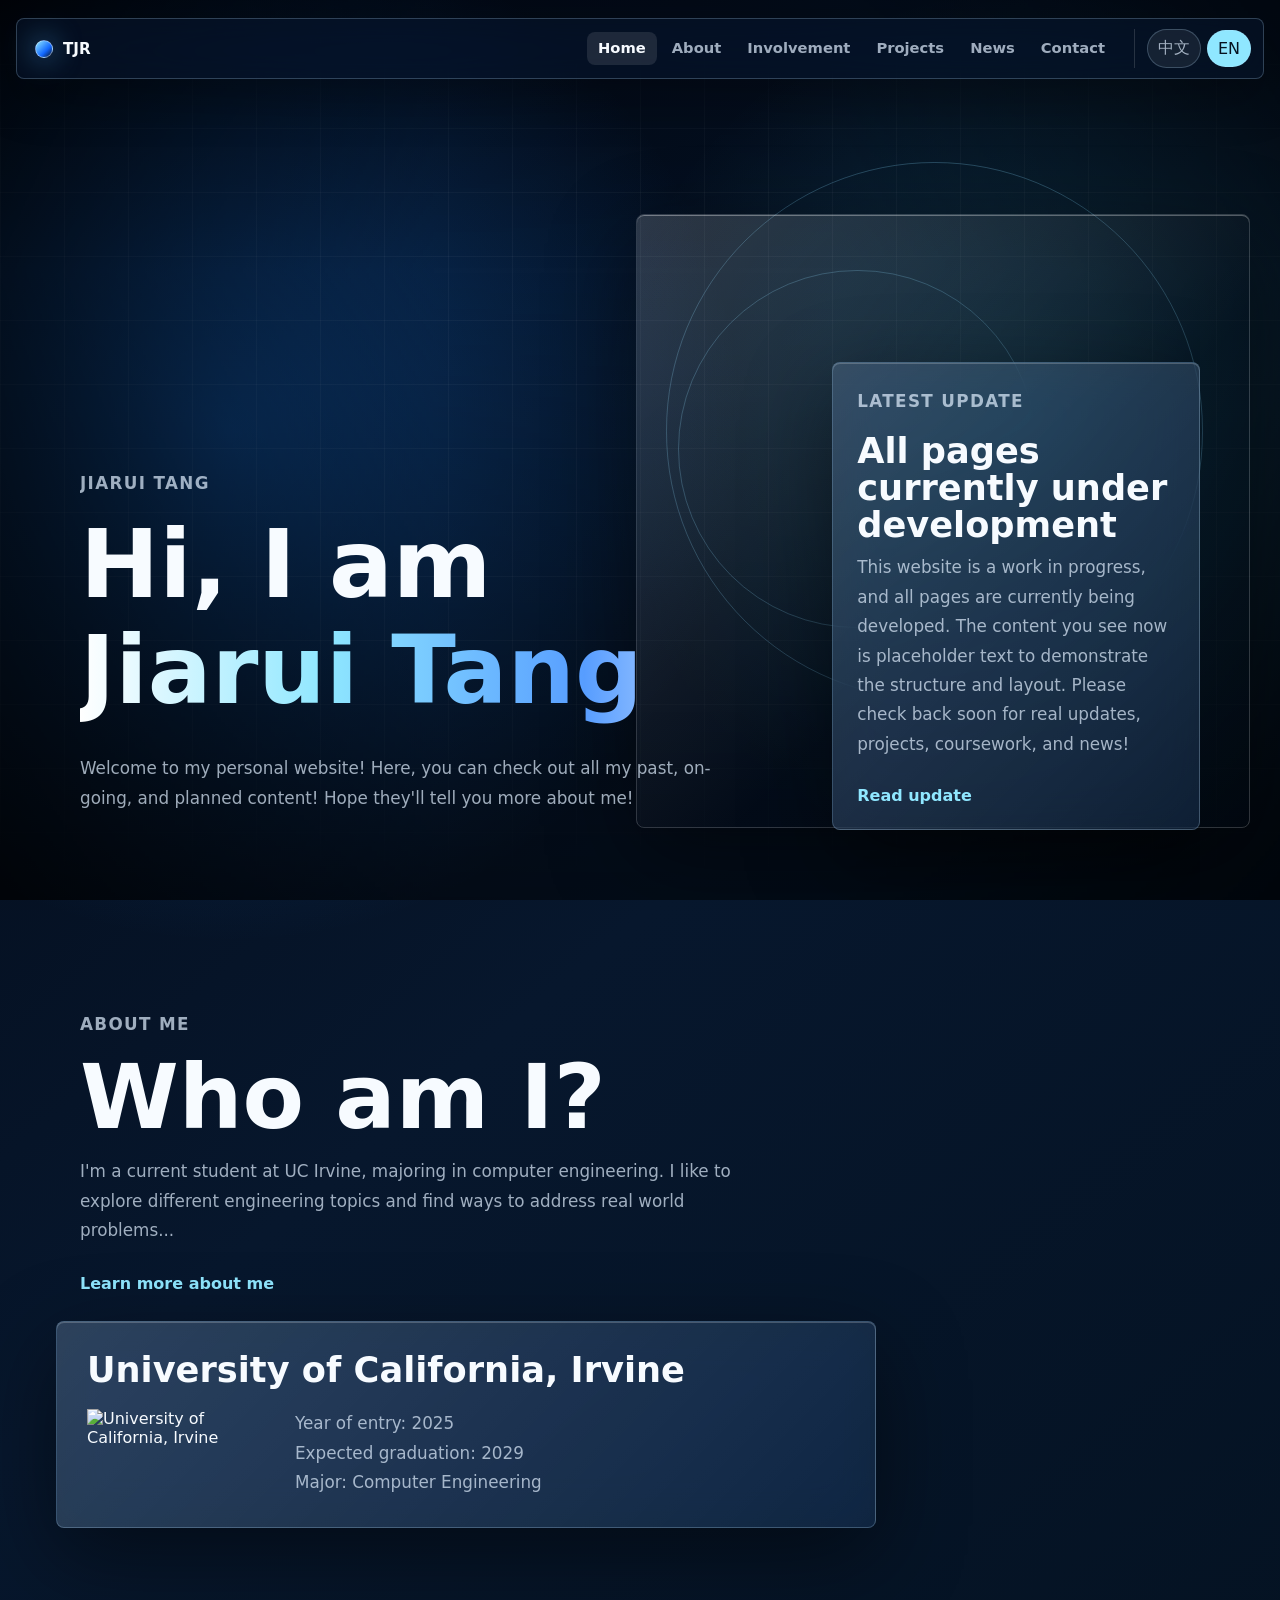
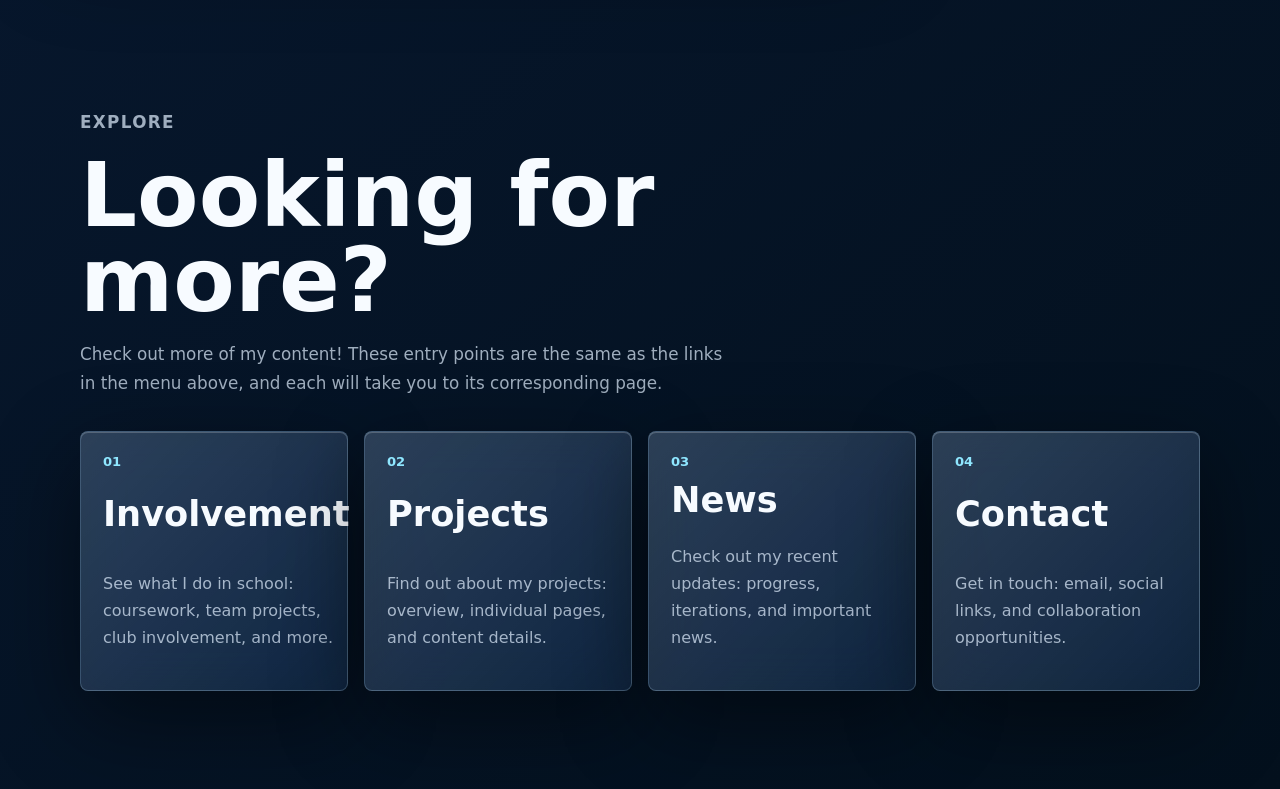
==== commit 4200225d: "new feature" ====
--- a/index.html
+++ b/index.html
@@ -69,17 +69,17 @@
           <h2 class="home-section-title" data-i18n="homeAboutTitle">关于我和教育经历</h2>
           <p data-i18n="homeAboutIntro">在这里写你的自我介绍：兴趣方向、正在探索的领域、个人风格，以及你希望别人通过这个网站认识到的核心信息。</p>
           <a class="text-link" href="about.html" data-i18n="homeAboutLink">进入完整关于页</a>
-        </div>
-        <div class="education-panel liquid-card">
-          <div class="education-copy">
-            <h2 data-i18n="homeAboutSchool">学校 / 专业名称</h2>
-            <p data-i18n="homeAboutSchoolText">可以放课程方向、研究兴趣、GPA、社团、奖项或代表性经历。</p>
+          <div class="education-panel liquid-card">
+            <img
+              class="education-logo"
+              src="https://brand.uci.edu/identity/_img/graphics/uci_traditional_yel_blue_bckgrnd.png"
+              alt="University of California, Irvine"
+            />
+            <div class="education-copy">
+              <h2 data-i18n="homeAboutSchool">学校 / 专业名称</h2>
+              <p data-i18n="homeAboutSchoolText">可以放课程方向、研究兴趣、GPA、社团、奖项或代表性经历。</p>
+            </div>
           </div>
-          <img
-            class="education-logo"
-            src="https://brand.uci.edu/identity/_img/graphics/uci_traditional_yel_blue_bckgrnd.png"
-            alt="University of California, Irvine"
-          />
         </div>
       </section>
 
--- a/styles.css
+++ b/styles.css
@@ -333,11 +333,15 @@
 
 .home-about {
   display: grid;
-  grid-template-columns: minmax(0, 0.94fr) minmax(320px, 0.72fr);
-  gap: 34px;
+  grid-template-columns: 1fr;
+  gap: 28px;
   align-items: center;
   min-height: 82vh;
   padding: 76px 0;
+}
+
+.home-about .page-copy {
+  max-width: 840px;
 }
 
 .home-routes {
@@ -360,12 +364,44 @@
   aspect-ratio: 1 / 1;
   border: 1px solid rgba(255, 255, 255, 0.18);
   border-radius: 8px;
+  box-shadow: var(--shadow), inset 0 1px 0 rgba(255, 255, 255, 0.35);
+  overflow: hidden;
+  opacity: 1;
+  transform: none;
+}
+
+.hero-image::before,
+.hero-image::after {
+  position: absolute;
+  inset: 0;
+  content: "";
+  border-radius: inherit;
   background:
-    linear-gradient(135deg, rgba(255, 255, 255, 0.2), transparent 34%),
-    url("https://images.unsplash.com/photo-1558494949-ef010cbdcc31?auto=format&fit=crop&w=1400&q=85") center/cover;
-  box-shadow: var(--shadow), inset 0 1px 0 rgba(255, 255, 255, 0.35);
-  opacity: 0.72;
-  transform: rotateX(3deg) rotateY(-10deg);
+    linear-gradient(135deg, rgba(255, 255, 255, 0.16), rgba(0, 8, 18, 0.18) 58%),
+    var(--hero-photo) center/cover;
+  transition: opacity 520ms ease, transform 520ms ease;
+}
+
+.hero-image::before {
+  --hero-photo: url("https://images.unsplash.com/photo-1558494949-ef010cbdcc31?auto=format&fit=crop&w=1400&q=85");
+  opacity: 1;
+  transform: translateY(0);
+}
+
+.hero-image::after {
+  --hero-photo: url("https://images.unsplash.com/photo-1562774053-701939374585?auto=format&fit=crop&w=1400&q=85");
+  opacity: 0;
+  transform: translateY(26px);
+}
+
+body.home-about-active .hero-image::before {
+  opacity: 0;
+  transform: translateY(-26px);
+}
+
+body.home-about-active .hero-image::after {
+  opacity: 1;
+  transform: translateY(0);
 }
 
 .orbital {
@@ -617,10 +653,149 @@
   align-items: center;
 }
 
+.about-page {
+  padding: 118px 0 90px;
+}
+
+.about-hero-section {
+  display: grid;
+  grid-template-columns: minmax(0, 0.92fr) minmax(320px, 0.56fr);
+  gap: 36px;
+  align-items: center;
+  min-height: calc(100vh - 118px);
+}
+
+.about-portrait {
+  width: 100%;
+  margin: 0;
+  padding: 10px;
+}
+
+.about-portrait img {
+  display: block;
+  width: 100%;
+  height: min(62vh, 620px);
+  min-height: 420px;
+  object-fit: cover;
+  border-radius: 6px;
+}
+
+.about-story {
+  display: grid;
+  grid-template-columns: minmax(0, 0.72fr) minmax(320px, 0.78fr);
+  gap: 42px;
+  align-items: start;
+  padding: 70px 0;
+}
+
+.about-story-list {
+  display: grid;
+  gap: 82px;
+}
+
+.about-story-section {
+  display: grid;
+  min-height: 62vh;
+  align-content: center;
+  scroll-margin-top: 120px;
+}
+
+.about-story-section .eyebrow {
+  margin-bottom: 14px;
+}
+
+.about-info-card {
+  min-height: 260px;
+  padding: clamp(24px, 4vw, 42px);
+  transition: border-color 220ms ease, background 220ms ease, transform 220ms ease;
+}
+
+.about-story-section.is-active .about-info-card {
+  border-color: rgba(198, 240, 255, 0.58);
+  background:
+    linear-gradient(135deg, rgba(255, 255, 255, 0.22), rgba(98, 197, 255, 0.1)),
+    var(--glass-strong);
+  transform: translateY(-4px);
+}
+
+.about-info-card p {
+  max-width: 560px;
+  margin-bottom: 0;
+  color: var(--muted);
+  font-size: clamp(1.05rem, 1.6vw, 1.28rem);
+  line-height: 1.75;
+}
+
+.about-scroll-photo {
+  position: sticky;
+  top: 116px;
+  width: 100%;
+  height: min(72vh, 690px);
+  margin: 0;
+  overflow: hidden;
+  border: 1px solid var(--line);
+  border-radius: 8px;
+  background: rgba(4, 17, 33, 0.82);
+  box-shadow: var(--shadow);
+}
+
+.about-scroll-photo img {
+  display: block;
+  width: 100%;
+  height: 100%;
+  object-fit: cover;
+  transition: opacity 260ms ease, transform 260ms ease;
+}
+
+.about-scroll-photo.is-switching img {
+  opacity: 0;
+  transform: translateY(24px);
+}
+
+.about-extra {
+  padding: 70px 0 10px;
+}
+
+.about-empty-card {
+  min-height: 240px;
+  padding: 32px;
+}
+
 .education-panel {
   display: grid;
-  gap: 18px;
-  padding: 24px;
+  grid-template-areas:
+    "title title"
+    "logo details";
+  grid-template-columns: minmax(150px, 180px) minmax(0, 1fr);
+  gap: 20px 28px;
+  align-items: start;
+  width: min(820px, calc(100% + 24px));
+  margin-left: -24px;
+  margin-top: 28px;
+  padding: 30px;
+}
+
+.education-logo {
+  grid-area: logo;
+  width: min(180px, 100%);
+  justify-self: start;
+  border-radius: 0;
+  box-shadow: none;
+}
+
+.education-copy {
+  display: contents;
+}
+
+.education-copy h2 {
+  grid-area: title;
+  margin-bottom: 0;
+}
+
+.education-copy p {
+  grid-area: details;
+  align-self: center;
+  margin-bottom: 0;
 }
 
 .education-panel article {
@@ -1064,8 +1239,59 @@
   .hero-page,
   .inner-page,
   .split-page,
+  .about-hero-section,
+  .about-story,
   .home-about {
     grid-template-columns: 1fr;
+  }
+
+  .about-page {
+    padding-top: 108px;
+  }
+
+  .about-portrait img {
+    height: 54vh;
+    min-height: 360px;
+  }
+
+  .about-story {
+    gap: 28px;
+    padding: 48px 0;
+  }
+
+  .about-scroll-photo {
+    position: sticky;
+    top: 86px;
+    order: -1;
+    height: 320px;
+  }
+
+  .about-story-list {
+    gap: 42px;
+  }
+
+  .about-story-section {
+    min-height: auto;
+  }
+
+  .about-info-card {
+    min-height: 210px;
+  }
+
+  .education-panel {
+    grid-template-areas:
+      "title"
+      "logo"
+      "details";
+    grid-template-columns: 1fr;
+    gap: 20px;
+    width: 100%;
+    margin-left: 0;
+    padding: 24px;
+  }
+
+  .education-logo {
+    width: min(170px, 70%);
   }
 
   .hero-page,
@@ -1077,7 +1303,7 @@
     right: -8vw;
     bottom: 8vh;
     width: 76vw;
-    opacity: 0.42;
+    opacity: 1;
   }
 
   h1 {
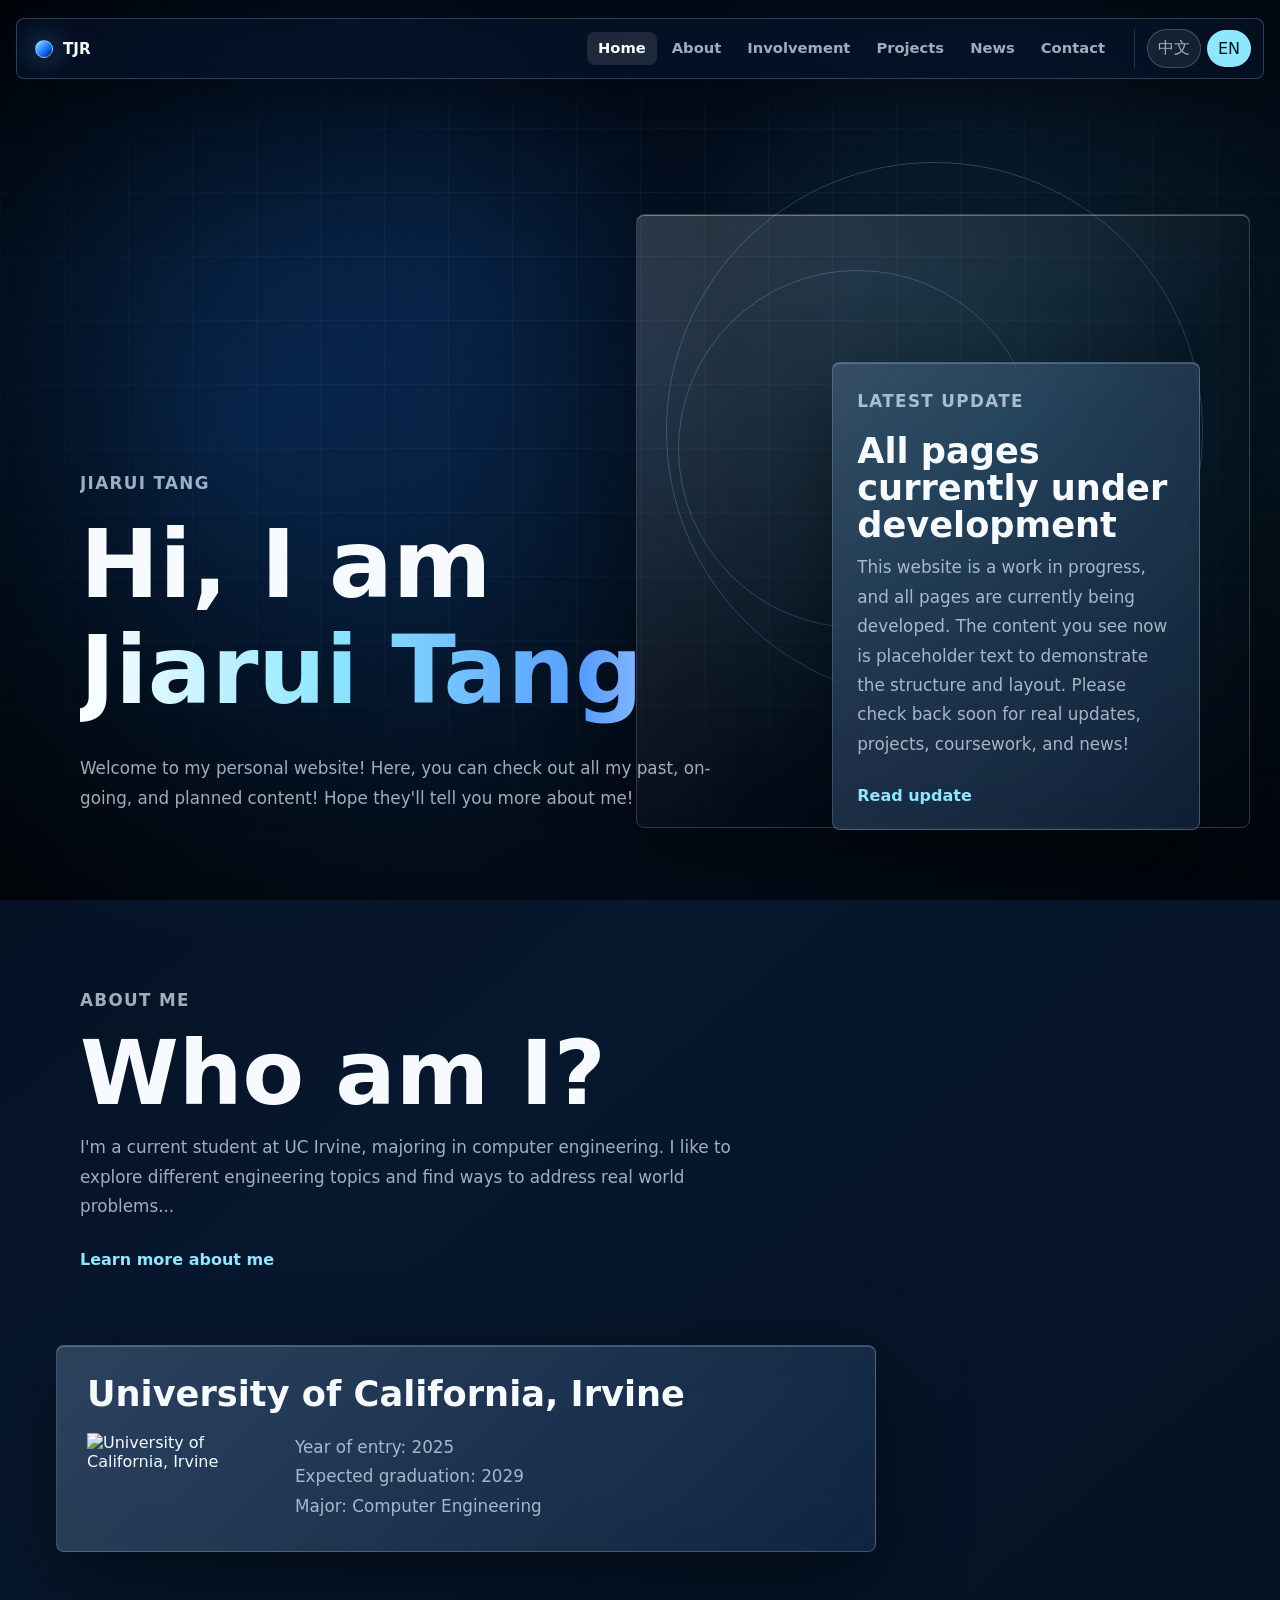
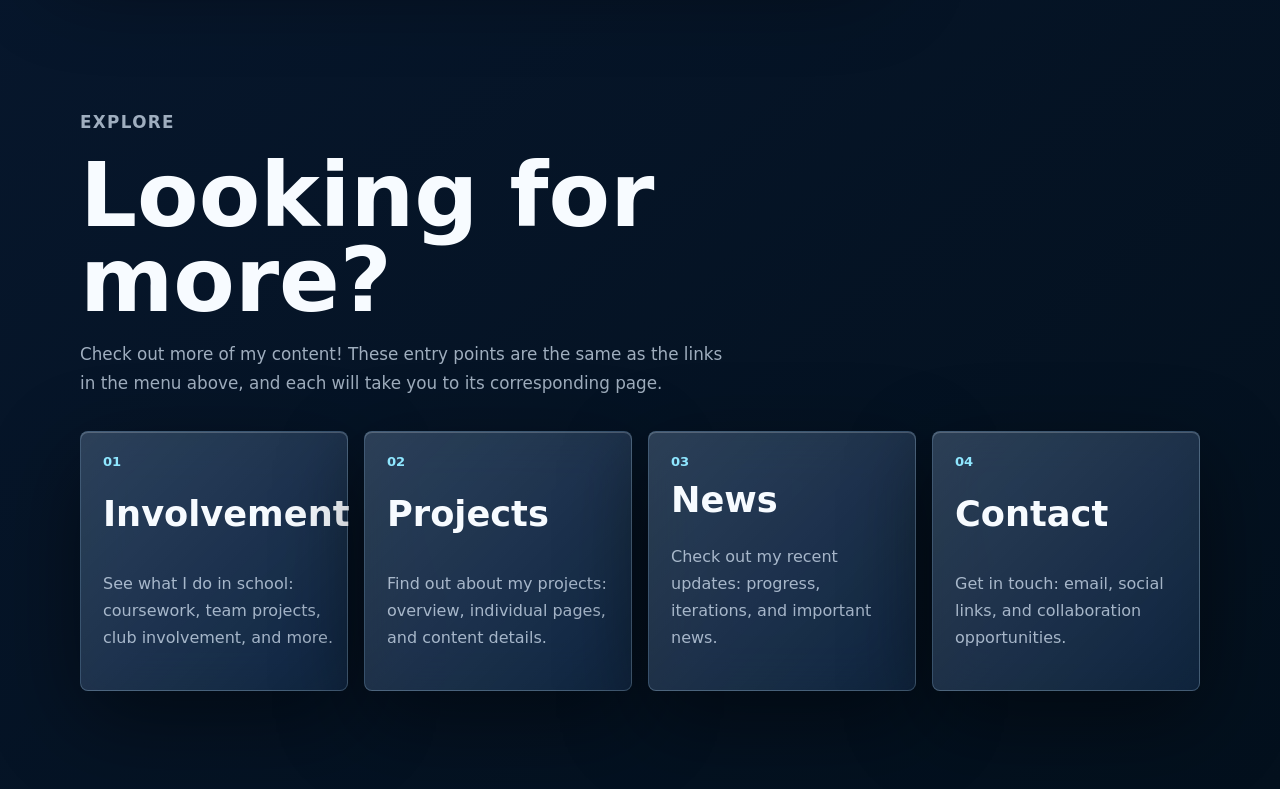
==== commit 5531c113: "zhuye" ====
--- a/index.html
+++ b/index.html
@@ -69,17 +69,17 @@
           <h2 class="home-section-title" data-i18n="homeAboutTitle">关于我和教育经历</h2>
           <p data-i18n="homeAboutIntro">在这里写你的自我介绍：兴趣方向、正在探索的领域、个人风格，以及你希望别人通过这个网站认识到的核心信息。</p>
           <a class="text-link" href="about.html" data-i18n="homeAboutLink">进入完整关于页</a>
-          <div class="education-panel liquid-card">
-            <img
-              class="education-logo"
-              src="https://brand.uci.edu/identity/_img/graphics/uci_traditional_yel_blue_bckgrnd.png"
-              alt="University of California, Irvine"
-            />
-            <div class="education-copy">
-              <h2 data-i18n="homeAboutSchool">学校 / 专业名称</h2>
-              <p data-i18n="homeAboutSchoolText">可以放课程方向、研究兴趣、GPA、社团、奖项或代表性经历。</p>
-            </div>
+        </div>
+        <div class="education-panel liquid-card">
+          <div class="education-copy">
+            <h2 data-i18n="homeAboutSchool">学校 / 专业名称</h2>
+            <p data-i18n="homeAboutSchoolText">可以放课程方向、研究兴趣、GPA、社团、奖项或代表性经历。</p>
           </div>
+          <img
+            class="education-logo"
+            src="https://brand.uci.edu/identity/_img/graphics/uci_traditional_yel_blue_bckgrnd.png"
+            alt="University of California, Irvine"
+          />
         </div>
       </section>
 
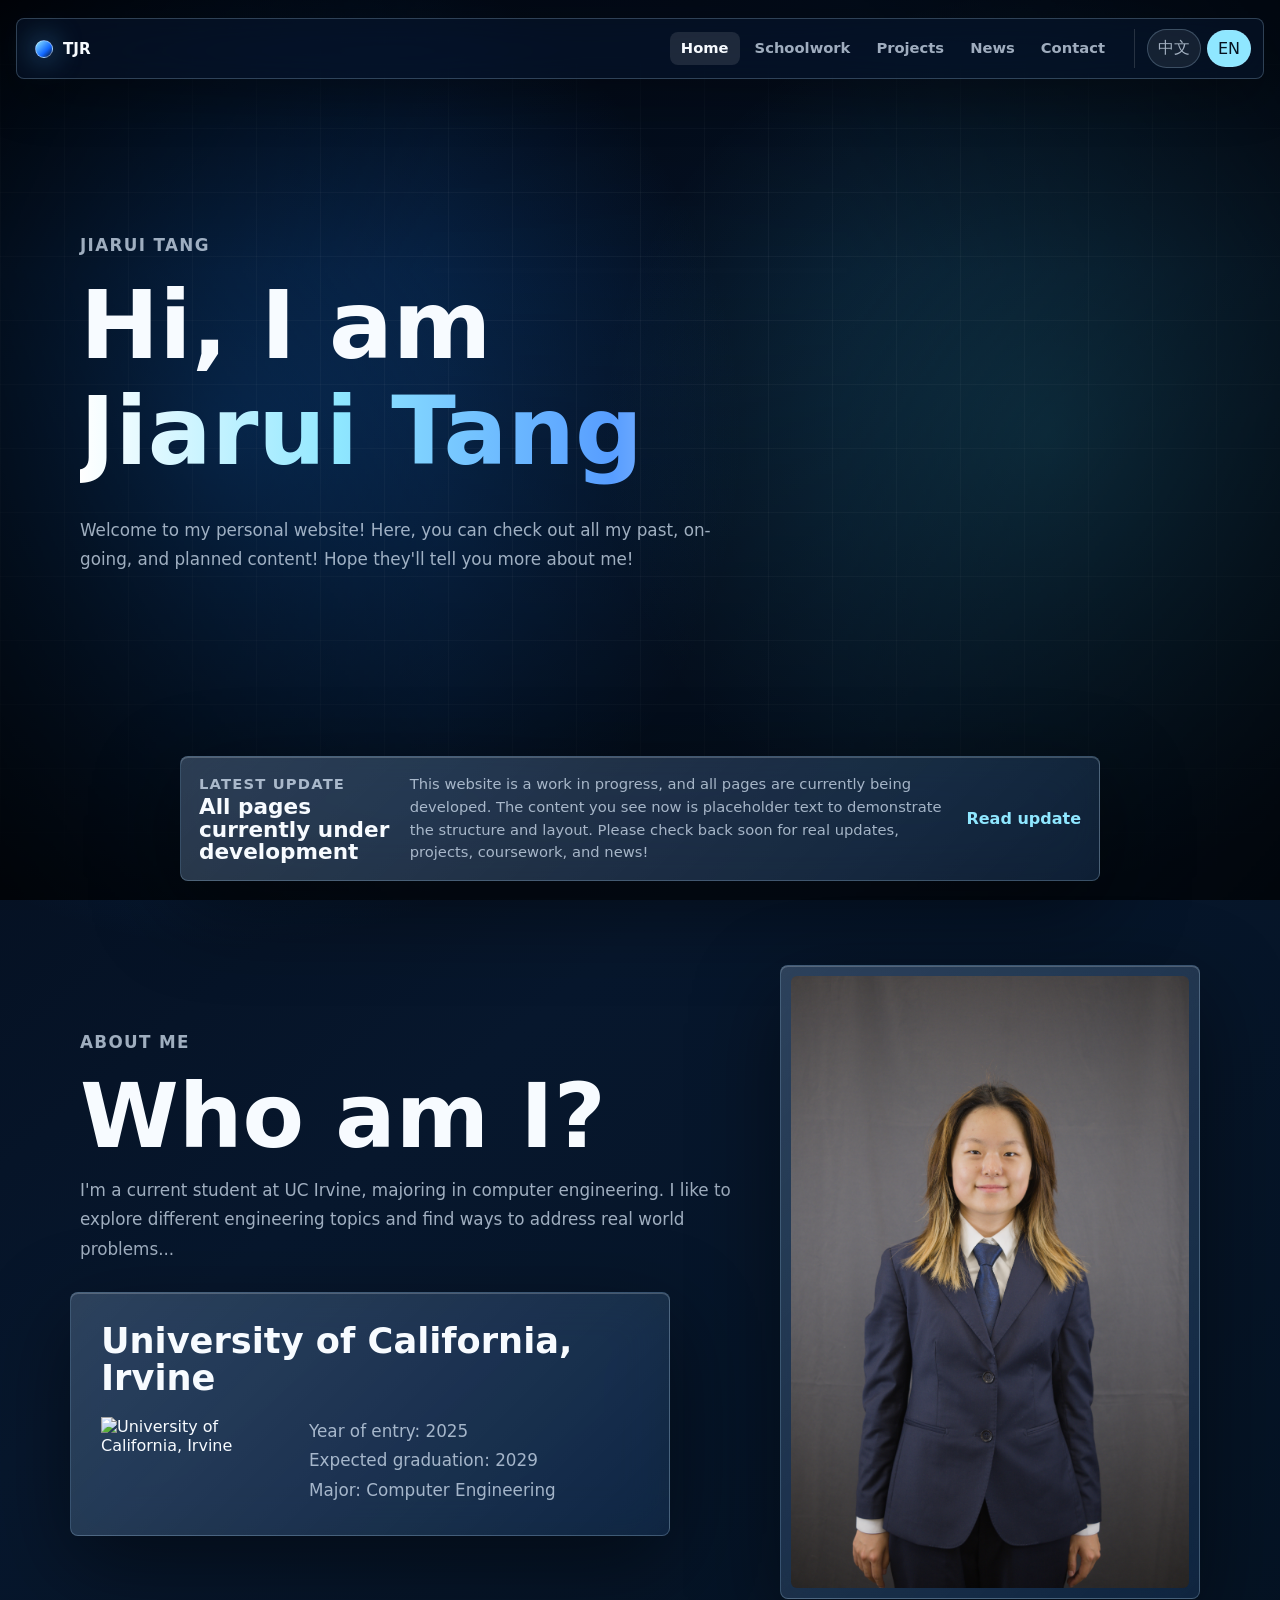
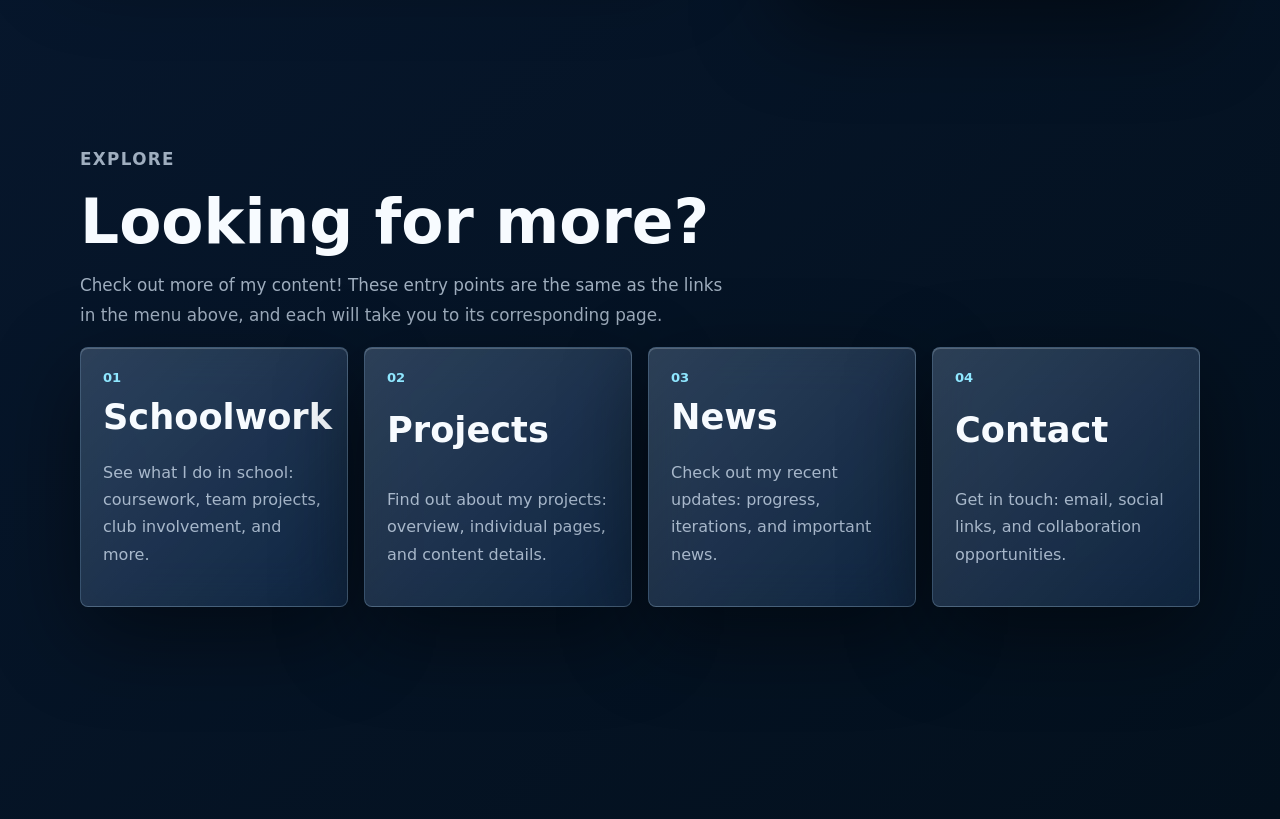
==== commit a61dc200: "BIG changes. too lazy to comment. deleted a page and modified blahblehblah" ====
--- a/index.html
+++ b/index.html
@@ -4,7 +4,6 @@
     <meta charset="UTF-8" />
     <meta name="viewport" content="width=device-width, initial-scale=1.0" />
     <title>Portfolio | Home</title>
-    <link rel="preconnect" href="https://images.unsplash.com" />
     <link rel="stylesheet" href="styles.css" />
   </head>
   <body data-page="home">
@@ -27,7 +26,6 @@
         </div>
         <nav class="menu-links" aria-label="Site navigation">
           <a href="index.html" data-i18n="navHome">主页</a>
-          <a href="about.html" data-i18n="navAbout">关于我</a>
           <a href="courses.html" data-i18n="navCourses">课程课业</a>
           <a href="projects.html" data-i18n="navProjects">项目展示</a>
           <a href="news.html" data-i18n="navNews">最新消息</a>
@@ -42,11 +40,6 @@
 
     <main class="page-shell home-shell">
       <section class="hero-page home-section">
-        <div class="hero-media" aria-hidden="true">
-          <div class="orbital orbital-one"></div>
-          <div class="orbital orbital-two"></div>
-          <div class="hero-image"></div>
-        </div>
         <div class="page-copy">
           <p class="eyebrow" data-i18n="homeKicker">Personal Site / Blue Glass Interface</p>
           <h1><span data-i18n="homeTitleA">你好，我是</span> <strong data-i18n="homeTitleB">汤嘉瑞</strong></h1>
@@ -55,32 +48,40 @@
           </p>
           
         </div>
-        <aside class="update-preview liquid-card">
+      </section>
+
+      <aside class="update-preview liquid-card">
+        <div>
           <p class="eyebrow" data-i18n="homeUpdateKicker">Latest Update</p>
           <h2 data-i18n="homeUpdateTitle">初步开发</h2>
-          <p data-i18n="homeUpdateText">这个界面还在开发中。</p>
-          <a href="news.html" data-i18n="homeUpdateLink">阅读更新</a>
-        </aside>
-      </section>
+        </div>
+        <p data-i18n="homeUpdateText">这个界面还在开发中。</p>
+        <a href="news.html" data-i18n="homeUpdateLink">阅读更新</a>
+      </aside>
 
       <section class="home-about home-section">
         <div class="page-copy">
           <p class="eyebrow" data-i18n="homeAboutKicker">About Me</p>
           <h2 class="home-section-title" data-i18n="homeAboutTitle">关于我和教育经历</h2>
           <p data-i18n="homeAboutIntro">在这里写你的自我介绍：兴趣方向、正在探索的领域、个人风格，以及你希望别人通过这个网站认识到的核心信息。</p>
-          <a class="text-link" href="about.html" data-i18n="homeAboutLink">进入完整关于页</a>
+          <div class="education-panel liquid-card">
+            <div class="education-copy">
+              <h2 data-i18n="homeAboutSchool">学校 / 专业名称</h2>
+              <p data-i18n="homeAboutSchoolText">可以放课程方向、研究兴趣、GPA、社团、奖项或代表性经历。</p>
+            </div>
+            <img
+              class="education-logo"
+              src="https://brand.uci.edu/identity/_img/graphics/uci_traditional_yel_blue_bckgrnd.png"
+              alt="University of California, Irvine"
+            />
+          </div>
         </div>
-        <div class="education-panel liquid-card">
-          <div class="education-copy">
-            <h2 data-i18n="homeAboutSchool">学校 / 专业名称</h2>
-            <p data-i18n="homeAboutSchoolText">可以放课程方向、研究兴趣、GPA、社团、奖项或代表性经历。</p>
-          </div>
+        <figure class="home-about-photo liquid-card">
           <img
-            class="education-logo"
-            src="https://brand.uci.edu/identity/_img/graphics/uci_traditional_yel_blue_bckgrnd.png"
-            alt="University of California, Irvine"
+            src="Headshott.jpg"
+            alt="Jiarui Tang headshot"
           />
-        </div>
+        </figure>
       </section>
 
       <section class="home-routes home-section">
--- a/styles.css
+++ b/styles.css
@@ -325,16 +325,14 @@
 .hero-page {
   position: relative;
   display: grid;
-  grid-template-columns: minmax(0, 0.94fr) minmax(280px, 0.48fr);
-  gap: 32px;
-  align-items: end;
-  overflow: hidden;
+  align-items: center;
+  min-height: 86vh;
 }
 
 .home-about {
   display: grid;
-  grid-template-columns: 1fr;
-  gap: 28px;
+  grid-template-columns: minmax(0, 0.92fr) minmax(320px, 0.58fr);
+  gap: 34px;
   align-items: center;
   min-height: 82vh;
   padding: 76px 0;
@@ -347,97 +345,6 @@
 .home-routes {
   min-height: 74vh;
   padding: 70px 0 20px;
-}
-
-.hero-media {
-  position: fixed;
-  inset: 0;
-  z-index: -1;
-  overflow: hidden;
-}
-
-.hero-image {
-  position: absolute;
-  right: max(18px, calc((100vw - 1220px) / 2));
-  bottom: 8vh;
-  width: min(48vw, 650px);
-  aspect-ratio: 1 / 1;
-  border: 1px solid rgba(255, 255, 255, 0.18);
-  border-radius: 8px;
-  box-shadow: var(--shadow), inset 0 1px 0 rgba(255, 255, 255, 0.35);
-  overflow: hidden;
-  opacity: 1;
-  transform: none;
-}
-
-.hero-image::before,
-.hero-image::after {
-  position: absolute;
-  inset: 0;
-  content: "";
-  border-radius: inherit;
-  background:
-    linear-gradient(135deg, rgba(255, 255, 255, 0.16), rgba(0, 8, 18, 0.18) 58%),
-    var(--hero-photo) center/cover;
-  transition: opacity 520ms ease, transform 520ms ease;
-}
-
-.hero-image::before {
-  --hero-photo: url("https://images.unsplash.com/photo-1558494949-ef010cbdcc31?auto=format&fit=crop&w=1400&q=85");
-  opacity: 1;
-  transform: translateY(0);
-}
-
-.hero-image::after {
-  --hero-photo: url("https://images.unsplash.com/photo-1562774053-701939374585?auto=format&fit=crop&w=1400&q=85");
-  opacity: 0;
-  transform: translateY(26px);
-}
-
-body.home-about-active .hero-image::before {
-  opacity: 0;
-  transform: translateY(-26px);
-}
-
-body.home-about-active .hero-image::after {
-  opacity: 1;
-  transform: translateY(0);
-}
-
-.orbital {
-  position: absolute;
-  border: 1px solid rgba(136, 218, 255, 0.25);
-  border-radius: 50%;
-  animation: float 10s ease-in-out infinite alternate;
-}
-
-.orbital-one {
-  right: 6vw;
-  top: 18vh;
-  width: 42vw;
-  height: 42vw;
-  max-width: 680px;
-  max-height: 680px;
-}
-
-.orbital-two {
-  right: 19vw;
-  top: 30vh;
-  width: 28vw;
-  height: 28vw;
-  max-width: 440px;
-  max-height: 440px;
-  animation-delay: -4s;
-}
-
-@keyframes float {
-  from {
-    transform: translate3d(0, -12px, 0) rotate(0deg);
-  }
-
-  to {
-    transform: translate3d(0, 18px, 0) rotate(12deg);
-  }
 }
 
 .page-copy {
@@ -523,6 +430,11 @@
   margin-bottom: 18px;
   font-size: clamp(3rem, 7vw, 6.2rem);
   line-height: 0.94;
+}
+
+.home-routes .home-section-title {
+  font-size: clamp(2.2rem, 4.8vw, 4.2rem);
+  line-height: 1.02;
 }
 
 .page-copy p,
@@ -583,15 +495,36 @@
 }
 
 .update-preview {
-  align-self: end;
-  padding: 24px;
+  display: grid;
+  grid-template-columns: minmax(160px, 0.36fr) minmax(0, 1fr) auto;
+  gap: 16px;
+  align-items: center;
+  max-width: 920px;
+  min-height: 96px;
+  margin: -18px auto 8px;
+  padding: 16px 18px;
+}
+
+.update-preview .eyebrow,
+.update-preview h2,
+.update-preview p {
+  margin-bottom: 0;
+}
+
+.update-preview h2 {
+  font-size: clamp(1.05rem, 2vw, 1.35rem);
+}
+
+.update-preview p {
+  font-size: 0.92rem;
+  line-height: 1.55;
 }
 
 .update-preview a {
   display: inline-flex;
-  margin-top: 10px;
   color: var(--cyan);
   font-weight: 760;
+  white-space: nowrap;
 }
 
 .text-link {
@@ -653,114 +586,6 @@
   align-items: center;
 }
 
-.about-page {
-  padding: 118px 0 90px;
-}
-
-.about-hero-section {
-  display: grid;
-  grid-template-columns: minmax(0, 0.92fr) minmax(320px, 0.56fr);
-  gap: 36px;
-  align-items: center;
-  min-height: calc(100vh - 118px);
-}
-
-.about-portrait {
-  width: 100%;
-  margin: 0;
-  padding: 10px;
-}
-
-.about-portrait img {
-  display: block;
-  width: 100%;
-  height: min(62vh, 620px);
-  min-height: 420px;
-  object-fit: cover;
-  border-radius: 6px;
-}
-
-.about-story {
-  display: grid;
-  grid-template-columns: minmax(0, 0.72fr) minmax(320px, 0.78fr);
-  gap: 42px;
-  align-items: start;
-  padding: 70px 0;
-}
-
-.about-story-list {
-  display: grid;
-  gap: 82px;
-}
-
-.about-story-section {
-  display: grid;
-  min-height: 62vh;
-  align-content: center;
-  scroll-margin-top: 120px;
-}
-
-.about-story-section .eyebrow {
-  margin-bottom: 14px;
-}
-
-.about-info-card {
-  min-height: 260px;
-  padding: clamp(24px, 4vw, 42px);
-  transition: border-color 220ms ease, background 220ms ease, transform 220ms ease;
-}
-
-.about-story-section.is-active .about-info-card {
-  border-color: rgba(198, 240, 255, 0.58);
-  background:
-    linear-gradient(135deg, rgba(255, 255, 255, 0.22), rgba(98, 197, 255, 0.1)),
-    var(--glass-strong);
-  transform: translateY(-4px);
-}
-
-.about-info-card p {
-  max-width: 560px;
-  margin-bottom: 0;
-  color: var(--muted);
-  font-size: clamp(1.05rem, 1.6vw, 1.28rem);
-  line-height: 1.75;
-}
-
-.about-scroll-photo {
-  position: sticky;
-  top: 116px;
-  width: 100%;
-  height: min(72vh, 690px);
-  margin: 0;
-  overflow: hidden;
-  border: 1px solid var(--line);
-  border-radius: 8px;
-  background: rgba(4, 17, 33, 0.82);
-  box-shadow: var(--shadow);
-}
-
-.about-scroll-photo img {
-  display: block;
-  width: 100%;
-  height: 100%;
-  object-fit: cover;
-  transition: opacity 260ms ease, transform 260ms ease;
-}
-
-.about-scroll-photo.is-switching img {
-  opacity: 0;
-  transform: translateY(24px);
-}
-
-.about-extra {
-  padding: 70px 0 10px;
-}
-
-.about-empty-card {
-  min-height: 240px;
-  padding: 32px;
-}
-
 .education-panel {
   display: grid;
   grid-template-areas:
@@ -769,8 +594,8 @@
   grid-template-columns: minmax(150px, 180px) minmax(0, 1fr);
   gap: 20px 28px;
   align-items: start;
-  width: min(820px, calc(100% + 24px));
-  margin-left: -24px;
+  width: min(600px, calc(100% + 24px));
+  margin-left: -10px;
   margin-top: 28px;
   padding: 30px;
 }
@@ -803,6 +628,23 @@
   border: 1px solid rgba(255, 255, 255, 0.12);
   border-radius: 8px;
   background: rgba(255, 255, 255, 0.05);
+}
+
+.home-about-photo {
+  width: 100%;
+  margin: 0;
+  padding: 10px;
+  overflow: hidden;
+}
+
+.home-about-photo img {
+  display: block;
+  width: 100%;
+  height: min(68vh, 640px);
+  min-height: 420px;
+  object-fit: cover;
+  object-position: center 20%;
+  border-radius: 6px;
 }
 
 .education-panel span,
@@ -816,7 +658,7 @@
 }
 
 .section-heading {
-  margin-bottom: 32px;
+  margin-bottom: 0px;
 }
 
 .course-grid {
@@ -833,7 +675,15 @@
 
 .project-page {
   display: grid;
-  gap: 34px;
+  gap: 0px;
+}
+
+.projects-page-title {
+  font-size: clamp(2.8rem, 5.8vw, 5.1rem);
+}
+
+.courses-page-title {
+  font-size: clamp(2.8rem, 5.8vw, 5.1rem);
 }
 
 .project-flat-grid {
@@ -1239,43 +1089,8 @@
   .hero-page,
   .inner-page,
   .split-page,
-  .about-hero-section,
-  .about-story,
   .home-about {
     grid-template-columns: 1fr;
-  }
-
-  .about-page {
-    padding-top: 108px;
-  }
-
-  .about-portrait img {
-    height: 54vh;
-    min-height: 360px;
-  }
-
-  .about-story {
-    gap: 28px;
-    padding: 48px 0;
-  }
-
-  .about-scroll-photo {
-    position: sticky;
-    top: 86px;
-    order: -1;
-    height: 320px;
-  }
-
-  .about-story-list {
-    gap: 42px;
-  }
-
-  .about-story-section {
-    min-height: auto;
-  }
-
-  .about-info-card {
-    min-height: 210px;
   }
 
   .education-panel {
@@ -1299,16 +1114,14 @@
     padding-top: 108px;
   }
 
-  .hero-image {
-    right: -8vw;
-    bottom: 8vh;
-    width: 76vw;
-    opacity: 1;
-  }
-
   h1 {
     font-size: clamp(3.1rem, 13.5vw, 5.4rem);
     line-height: 1.08;
+  }
+
+  .courses-page-title,
+  .projects-page-title {
+    font-size: clamp(2.45rem, 10vw, 4rem);
   }
 
   .hero-page h1 {
@@ -1341,6 +1154,17 @@
   .home-routes {
     min-height: auto;
     padding: 56px 0;
+  }
+
+  .update-preview {
+    grid-template-columns: 1fr;
+    gap: 10px;
+    margin: 0 auto 8px;
+  }
+
+  .home-about-photo img {
+    height: 58vh;
+    min-height: 340px;
   }
 
   .course-card {
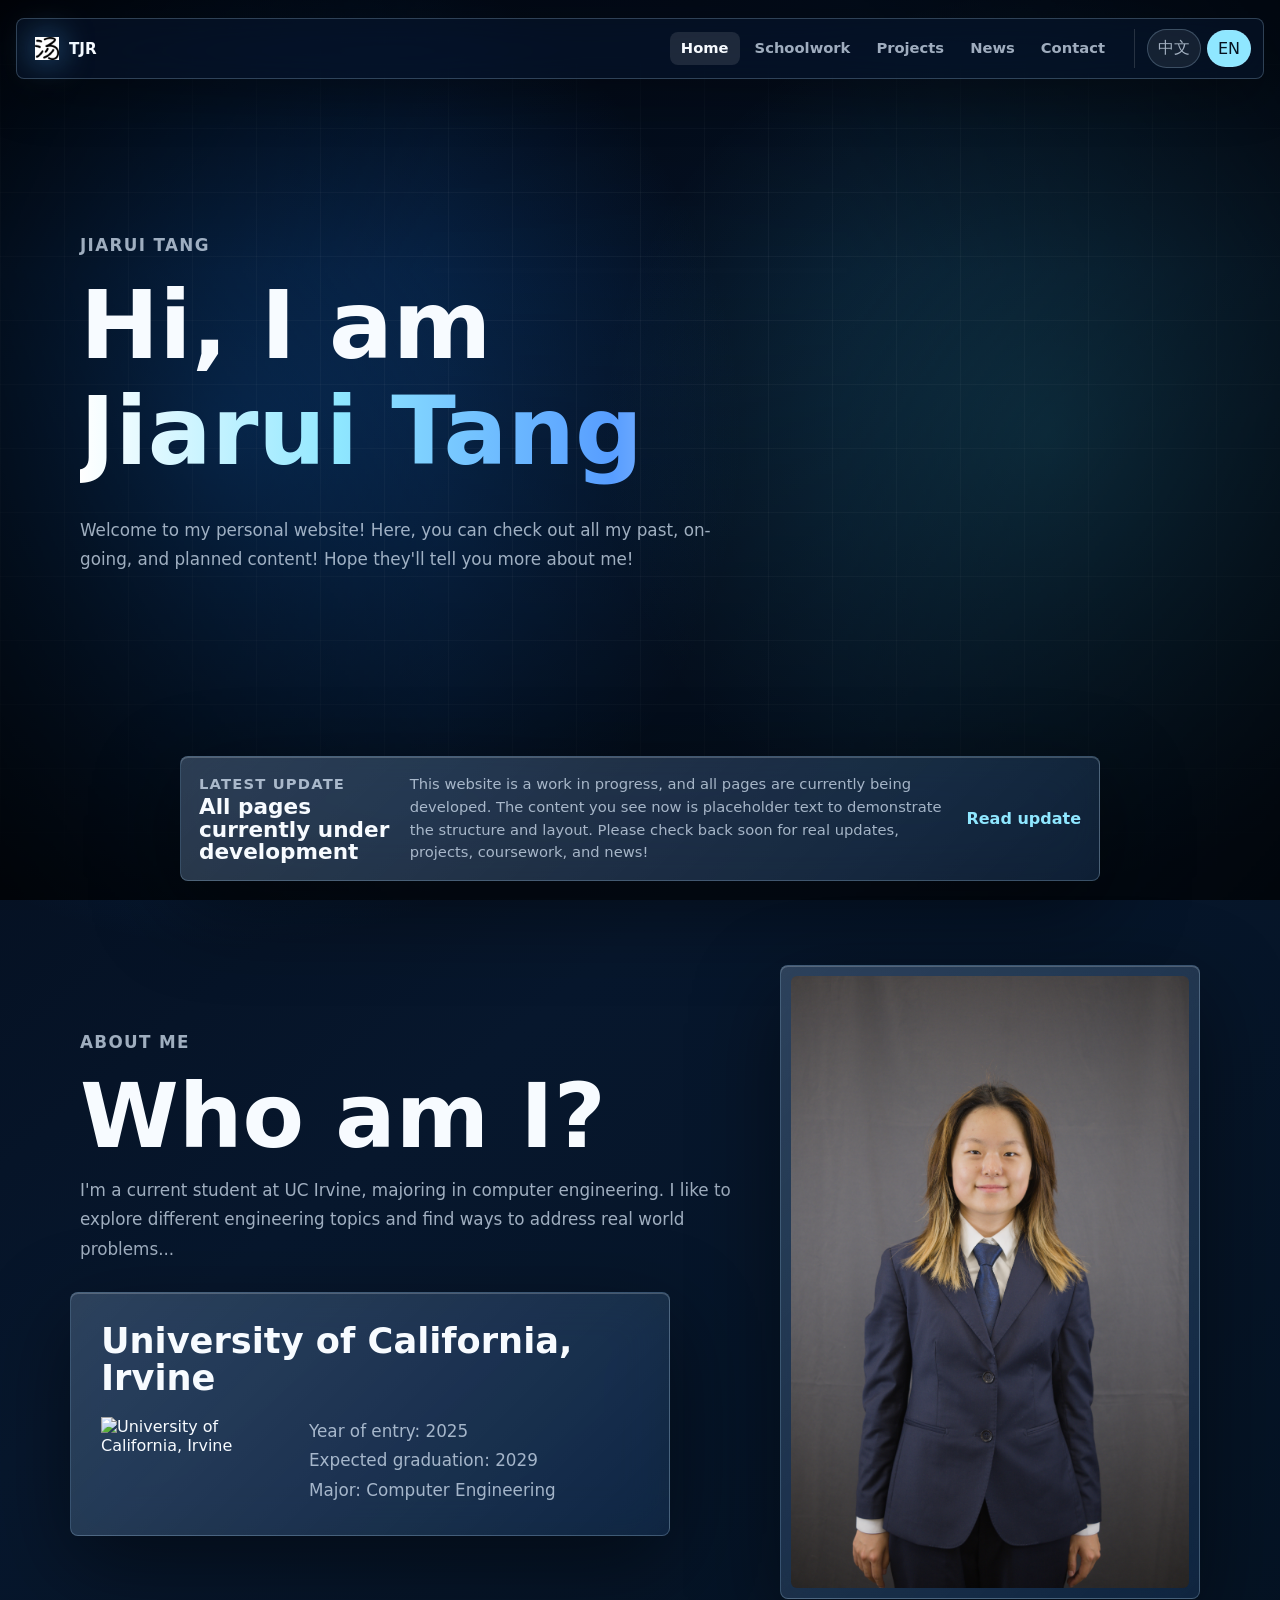
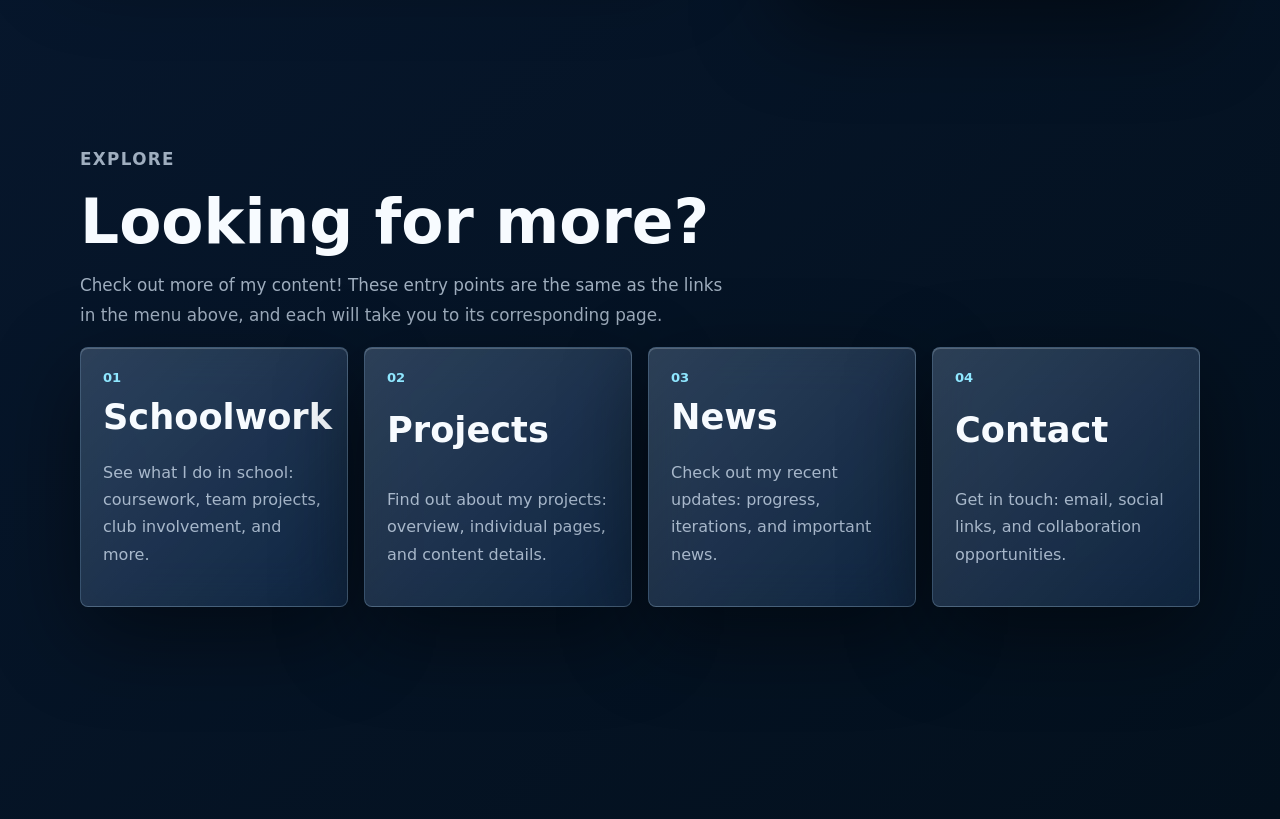
==== commit 23dbab94: "small changes, pic added" ====
--- a/index.html
+++ b/index.html
@@ -3,7 +3,7 @@
   <head>
     <meta charset="UTF-8" />
     <meta name="viewport" content="width=device-width, initial-scale=1.0" />
-    <title>Portfolio | Home</title>
+    <title>TJR | Home</title>
     <link rel="stylesheet" href="styles.css" />
   </head>
   <body data-page="home">
--- a/styles.css
+++ b/styles.css
@@ -148,12 +148,10 @@
 }
 
 .brand-mark {
-  width: 18px;
-  height: 18px;
-  border: 1px solid rgba(255, 255, 255, 0.46);
-  border-radius: 50%;
-  background: linear-gradient(135deg, var(--cyan), #1167ff 62%, #061121);
-  box-shadow: 0 0 28px rgba(83, 180, 255, 0.68);
+  width: 24px;
+  height: 24px;
+  background: url("Untitled-1.png") center / contain no-repeat;
+  filter: drop-shadow(0 0 16px rgba(83, 180, 255, 0.58));
 }
 
 .menu-button,
@@ -686,6 +684,18 @@
   font-size: clamp(2.8rem, 5.8vw, 5.1rem);
 }
 
+.news-page-title {
+  font-size: clamp(2.6rem, 5.2vw, 4.7rem);
+}
+
+.courses-detail-page {
+  display: block;
+}
+
+.empty-detail-block {
+  min-height: 240px;
+}
+
 .project-flat-grid {
   display: grid;
   grid-template-columns: repeat(2, minmax(0, 1fr));
